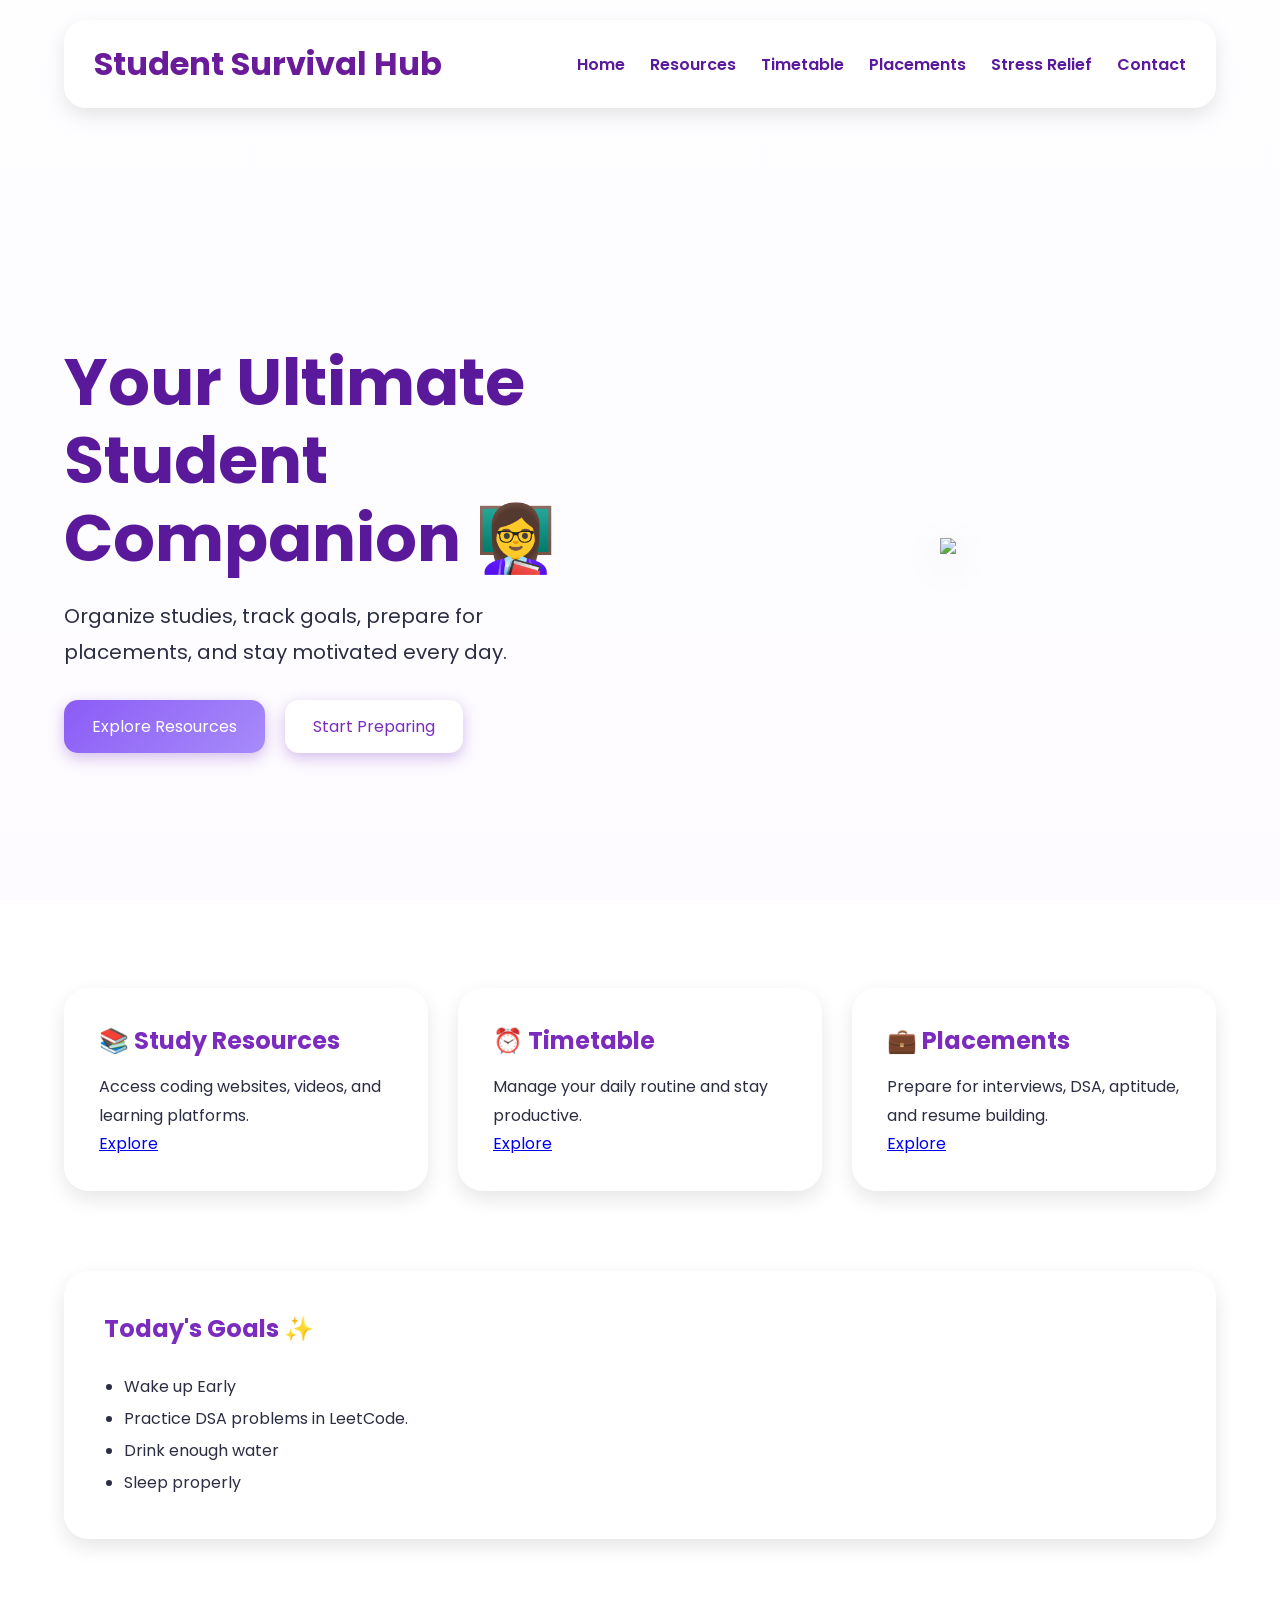
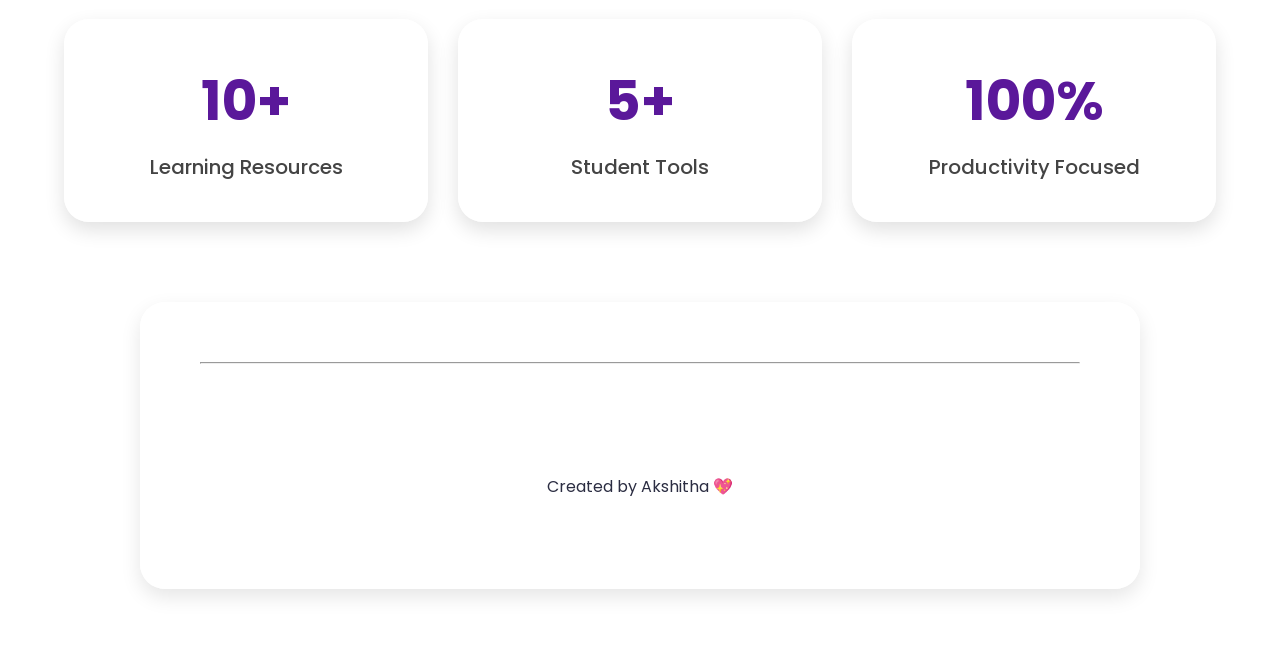
==== index.html @ 093a4a00 "Updated Student Survival Hub UI" ====
<!DOCTYPE html>

<head>

    
    <title>Student Survival Hub</title>

    <link rel="stylesheet"
          href="style.css">

    <link rel="preconnect"
          href="https://fonts.googleapis.com">

    <link rel="preconnect"
          href="https://fonts.gstatic.com"
          crossorigin>

    <link href="https://fonts.googleapis.com/css2?family=Poppins:wght@300;400;500;600;700&display=swap"
          rel="stylesheet">

</head>

 <body class="home-page">

<nav>

    <div class="logo">
        Student Survival Hub
    </div>

    <div class="nav-links">

        <a href="index.html">Home</a>

        <a href="resources.html">Resources</a>

        <a href="timetable.html">Timetable</a>

        <a href="placements.html">Placements</a>

        <a href="stress.html">Stress Relief</a>

        <a href="contact.html">Contact</a>

    </div>

</nav>

<section class="hero">

    <div class="hero-text">

        <h1>
            Your Ultimate
            Student Companion 👩‍🏫
        </h1>

        <p>
            Organize studies, track goals,
            prepare for placements,
            and stay motivated every day.
        </p>

        <div class="hero-buttons">

            <a href="resources.html"
               class="btn">
               Explore Resources
            </a>

            <a href="placements.html"
               class="btn secondary-btn">
               Start Preparing
            </a>

        </div>

    </div>

    <div class="hero-image">

        <img src="girlimage.png">

    </div>

</section>

<section class="features">

    <div class="card">

        <h2>📚 Study Resources</h2>

        <p>
            Access coding websites,
            videos, and learning platforms.
        </p>
        <a href="resources.html">
            Explore
              
            </a>

    </div>

    <div class="card">

        <h2>⏰ Timetable</h2>


        <p>
            Manage your daily routine
            and stay productive.
        </p>
        <a href="timetable.html">
            Explore
              
            </a>

    </div>

    <div class="card">

        <h2>💼 Placements</h2>

        <p>
            Prepare for interviews,
            DSA, aptitude, and resume building.
        </p>
        <a href="placements.html">
            Explore
              
            </a>

    </div>

</section>

<section class="goals">

    <h2>Today's Goals ✨</h2>

    <ul contenteditable="true">

        <li>Wake up Early</li>

        <li>Practice DSA problems in LeetCode.</li>

        <li>Drink enough water</li>

        <li>Sleep properly</li>

    </ul>

</section>

<section class="stats">

    <div class="stat-box">

        <h1>10+</h1>

        <p>Learning Resources</p>

    </div>

    <div class="stat-box">

        <h1>5+</h1>

        <p>Student Tools</p>

    </div>

    <div class="stat-box">

        <h1>100%</h1>

        <p>Productivity Focused</p>

    </div>

</section>

<section class="quote-section">

    <hr>

    <footer>
        <p>Created by Akshitha 💖</p>
    </footer>

</body>
</html>
---- style.css ----
*{
    margin:0;
    padding:0;
    box-sizing:border-box;
}

body{

    font-family:'Poppins',sans-serif;

    color:#2b2d42;

    overflow-x:hidden;
}

.home-page{

    background:
    linear-gradient(
        rgba(248,249,255,0.18),
        rgba(243,232,255,0.18)
    ),

    url("https://wallpaperaccess.com/full/2223407.jpg");

    background-size:cover;

    background-position:center right;

    background-repeat:no-repeat;

    background-attachment:fixed;
}

.resources-page{

    background:
    linear-gradient(
        rgba(245,240,255,0.30),
        rgba(255,229,236,0.30)
    ),

    url("https://cdn.pixabay.com/video/2025/10/15/310025_tiny.jpg");

    background-size:cover;

    background-position:center;

    background-repeat:no-repeat;

    background-attachment:fixed;

    min-height:100vh;
}

.timetable-page{

    background:
    linear-gradient(
        rgba(240,248,255,0.45),
        rgba(243,232,255,0.45)
    ),

    url("https://www.shutterstock.com/shutterstock/videos/1089849363/thumb/10.jpg?ip=x480");

    background-size:cover;

    background-position:center;

    background-repeat:no-repeat;

    background-attachment:fixed;
}

.placements-page{

    background:
    linear-gradient(
        rgba(250,240,255,0.45),
        rgba(255,240,245,0.45)
    ),

    url("https://www.rec.ac.in/images/p.jpg");

    background-size:cover;

    background-position:center;

    background-repeat:no-repeat;

    background-attachment:fixed;
}

.stress-page{

    background:
    linear-gradient(
        rgba(245,240,255,0.40),
        rgba(255,245,250,0.40)
    ),

    url("https://www.shutterstock.com/image-vector/girl-cup-coffee-tea-sits-600nw-2483836061.jpg");

    background-size:cover;

    background-position:center;

    background-repeat:no-repeat;

    background-attachment:fixed;
}

.contact-page{

    background:
    linear-gradient(
        rgba(248,240,255,0.45),
        rgba(255,240,245,0.45)
    ),

    url("https://images.unsplash.com/photo-1517048676732-d65bc937f952");

    background-size:cover;

    background-position:center;

    background-repeat:no-repeat;

    background-attachment:fixed;
}

nav{

    width:90%;

    max-width:1200px;

    margin:20px auto;

    padding:20px 30px;

    display:flex;

    justify-content:space-between;

    align-items:center;

    background:rgba(255,255,255,0.82);

    backdrop-filter:blur(14px);

    border-radius:22px;

    box-shadow:0 8px 20px rgba(0,0,0,0.10);

    position:sticky;

    top:15px;

    z-index:1000;
}

.logo{

    font-size:32px;

    font-weight:700;

    color:#6a1b9a;
}

.nav-links{

    display:flex;

    gap:25px;
}

.nav-links a{

    text-decoration:none;

    color:#5a189a;

    font-weight:600;

    transition:0.3s;
}

.nav-links a:hover{

    color:#c77dff;

    transform:translateY(-3px);
}

.hero{

    width:90%;

    max-width:1200px;

    margin:80px auto;

    display:flex;

    justify-content:space-between;

    align-items:center;

    gap:80px;

    min-height:80vh;
}

.hero-text{

    flex:1;
}

.hero-text h1{

    font-size:65px;

    line-height:1.2;

    color:#5a189a;

    margin-bottom:20px;
}

.hero-text p{

    font-size:20px;

    line-height:1.8;

    margin-bottom:30px;
}

.hero-buttons{

    display:flex;

    gap:20px;
}

.btn,
button{

    padding:14px 28px;

    background:linear-gradient(
        135deg,
        #8b5cf6,
        #a78bfa
    );

    color:white;

    text-decoration:none;

    border:none;

    border-radius:14px;

    transition:0.3s;

    cursor:pointer;

    box-shadow:0 5px 15px rgba(123,44,191,0.3);
}

.btn:hover,
button:hover{

    transform:translateY(-5px);

    background:#9d4edd;
}

.secondary-btn{

    background:white;

    color:#7b2cbf;
}

.hero-image{

    flex:1;

    text-align:center;
}

.hero-image img{

    width:80%;

    animation:floatImage 4s ease-in-out infinite;

    filter:drop-shadow(0 10px 20px rgba(0,0,0,0.12));
}

@keyframes floatImage{

    0%{
        transform:translateY(0px);
    }

    50%{
        transform:translateY(-20px);
    }

    100%{
        transform:translateY(0px);
    }

}

.card,
.goals,
.quote-section,
.contact-container,
.resource-card{

    background:rgba(255,255,255,0.88);

    backdrop-filter:blur(10px);

    border-radius:25px;

    box-shadow:0 8px 20px rgba(0,0,0,0.10);
}

.features{

    width:90%;

    max-width:1200px;

    margin:auto;

    display:grid;

    grid-template-columns:repeat(auto-fit,minmax(280px,1fr));

    gap:30px;
}

.card,
.resource-card{

    padding:35px;

    transition:0.3s;
}

.card:hover,
.resource-card:hover{

    transform:translateY(-10px) scale(1.02);

    box-shadow:0 15px 35px rgba(139,92,246,0.18);
}

.card h2,
.resource-card h3{

    color:#7b2cbf;

    margin-bottom:15px;
}

.resource-card{

    display:flex;

    flex-direction:column;

    justify-content:space-between;

    padding:30px;

    min-height:320px;

    background:rgba(255,255,255,0.90);

    border-radius:25px;

    backdrop-filter:blur(10px);

    box-shadow:0 8px 20px rgba(0,0,0,0.10);

    transition:0.3s;
}

.resource-card p{

    line-height:1.9;

    margin-top:15px;

    margin-bottom:25px;

    color:#444;
}

.resource-card .btn{

    margin-top:auto;

    width:fit-content;

    padding:12px 24px;

    border-radius:14px;

    font-weight:600;

    background:linear-gradient(
        135deg,
        #8b5cf6,
        #a78bfa
    );
}

.card p{

    line-height:1.8;
}

.goals{

    width:90%;

    max-width:1200px;

    margin:80px auto;

    padding:40px;
}

.goals h2{

    color:#7b2cbf;

    margin-bottom:25px;
}

.goals ul,
.goals ol{

    margin-left:20px;

    line-height:2;
}

.stats{

    width:90%;

    max-width:1200px;

    margin:50px auto;

    display:grid;

    grid-template-columns:repeat(auto-fit,minmax(250px,1fr));

    gap:30px;
}

.stat-box{

    background:rgba(255,255,255,0.94);

    padding:40px;

    border-radius:25px;

    text-align:center;

    box-shadow:0 8px 20px rgba(0,0,0,0.12);

    transition:0.3s;
}

.stat-box:hover{

    transform:translateY(-8px);
}

.stat-box h1{

    font-size:55px;

    color:#5a189a;

    margin-bottom:10px;

    font-weight:700;
}

.stat-box p{

    font-size:20px;

    font-weight:500;

    color:#444;
}

.search-bar{

    width:100%;

    padding:16px;

    border:none;

    border-radius:15px;

    margin:25px 0;

    font-size:16px;

    background:white;

    box-shadow:0 5px 15px rgba(0,0,0,0.08);

    outline:none;
}

.modern-table{

    width:100%;

    border-collapse:collapse;

    margin-top:25px;

    overflow:hidden;

    border-radius:20px;

    background:white;
}

.modern-table th{

    background:#7b2cbf;

    color:white;

    padding:18px;

    font-size:18px;
}

.modern-table td{

    padding:18px;

    text-align:center;

    border-bottom:1px solid #eee;
}

.modern-table tr:hover{

    background:#f8f2ff;
}

.progress-box{

    margin-bottom:25px;
}

.progress-box p{

    margin-bottom:10px;

    font-weight:600;
}

.progress{

    width:100%;

    height:18px;

    background:#eee;

    border-radius:20px;

    overflow:hidden;
}

.html-progress{

    width:90%;

    height:100%;

    background:#7b2cbf;
}

.css-progress{

    width:70%;

    height:100%;

    background:#9d4edd;
}

.dsa-progress{

    width:50%;

    height:100%;

    background:#c77dff;
}

.quote-section{

    width:90%;

    max-width:1000px;

    margin:80px auto;

    text-align:center;

    padding:60px;
}

.quote-section h2{

    line-height:1.8;

    color:#5a189a;
}

.music-grid{

    display:grid;

    grid-template-columns:repeat(auto-fit,minmax(300px,1fr));

    gap:25px;

    margin-top:30px;
}

.music-grid iframe{

    width:100%;

    height:220px;

    border:none;

    border-radius:20px;

    box-shadow:0 8px 20px rgba(0,0,0,0.15);
}

.roadmap{

    display:grid;

    grid-template-columns:repeat(auto-fit,minmax(200px,1fr));

    gap:25px;

    margin-top:30px;
}

.roadmap-step{

    background:white;

    padding:30px;

    border-radius:20px;

    text-align:center;

    box-shadow:0 8px 20px rgba(0,0,0,0.08);

    transition:0.3s;
}

.roadmap-step:hover{

    transform:translateY(-8px);
}

.roadmap-step h3{

    color:#7b2cbf;

    margin-bottom:15px;
}

.contact-section{

    width:90%;

    max-width:1200px;

    margin:60px auto;
}

.contact-container{

    display:grid;

    grid-template-columns:1fr 1fr;

    gap:40px;

    padding:50px;
}

.contact-text h2{

    color:#7b2cbf;

    margin-bottom:20px;

    font-size:40px;
}

.contact-text p{

    line-height:1.8;

    margin-bottom:30px;
}

.contact-text img{

    width:80%;

    max-width:300px;
}

.contact-form form{

    display:flex;

    flex-direction:column;

    gap:20px;
}

.contact-form input,
.contact-form textarea{

    padding:16px;

    border:none;

    border-radius:15px;

    font-size:16px;

    background:white;

    box-shadow:0 5px 15px rgba(0,0,0,0.08);

    outline:none;
}

.contact-form textarea{

    resize:none;
}

footer{

    margin-top:80px;

    padding:30px;

    text-align:center;

    background:rgba(255,255,255,0.60);

    backdrop-filter:blur(10px);
}

@media screen and (max-width:768px){

    nav{

        flex-direction:column;

        gap:20px;
    }

    .nav-links{

        flex-wrap:wrap;

        justify-content:center;
    }

    .hero{

        flex-direction:column;

        text-align:center;
    }

    .hero-text h1{

        font-size:42px;
    }

    .hero-buttons{

        justify-content:center;
    }

    .contact-container{

        grid-template-columns:1fr;
    }

    .contact-text{

        text-align:center;
    }

    .contact-text img{

        margin:auto;
    }

}
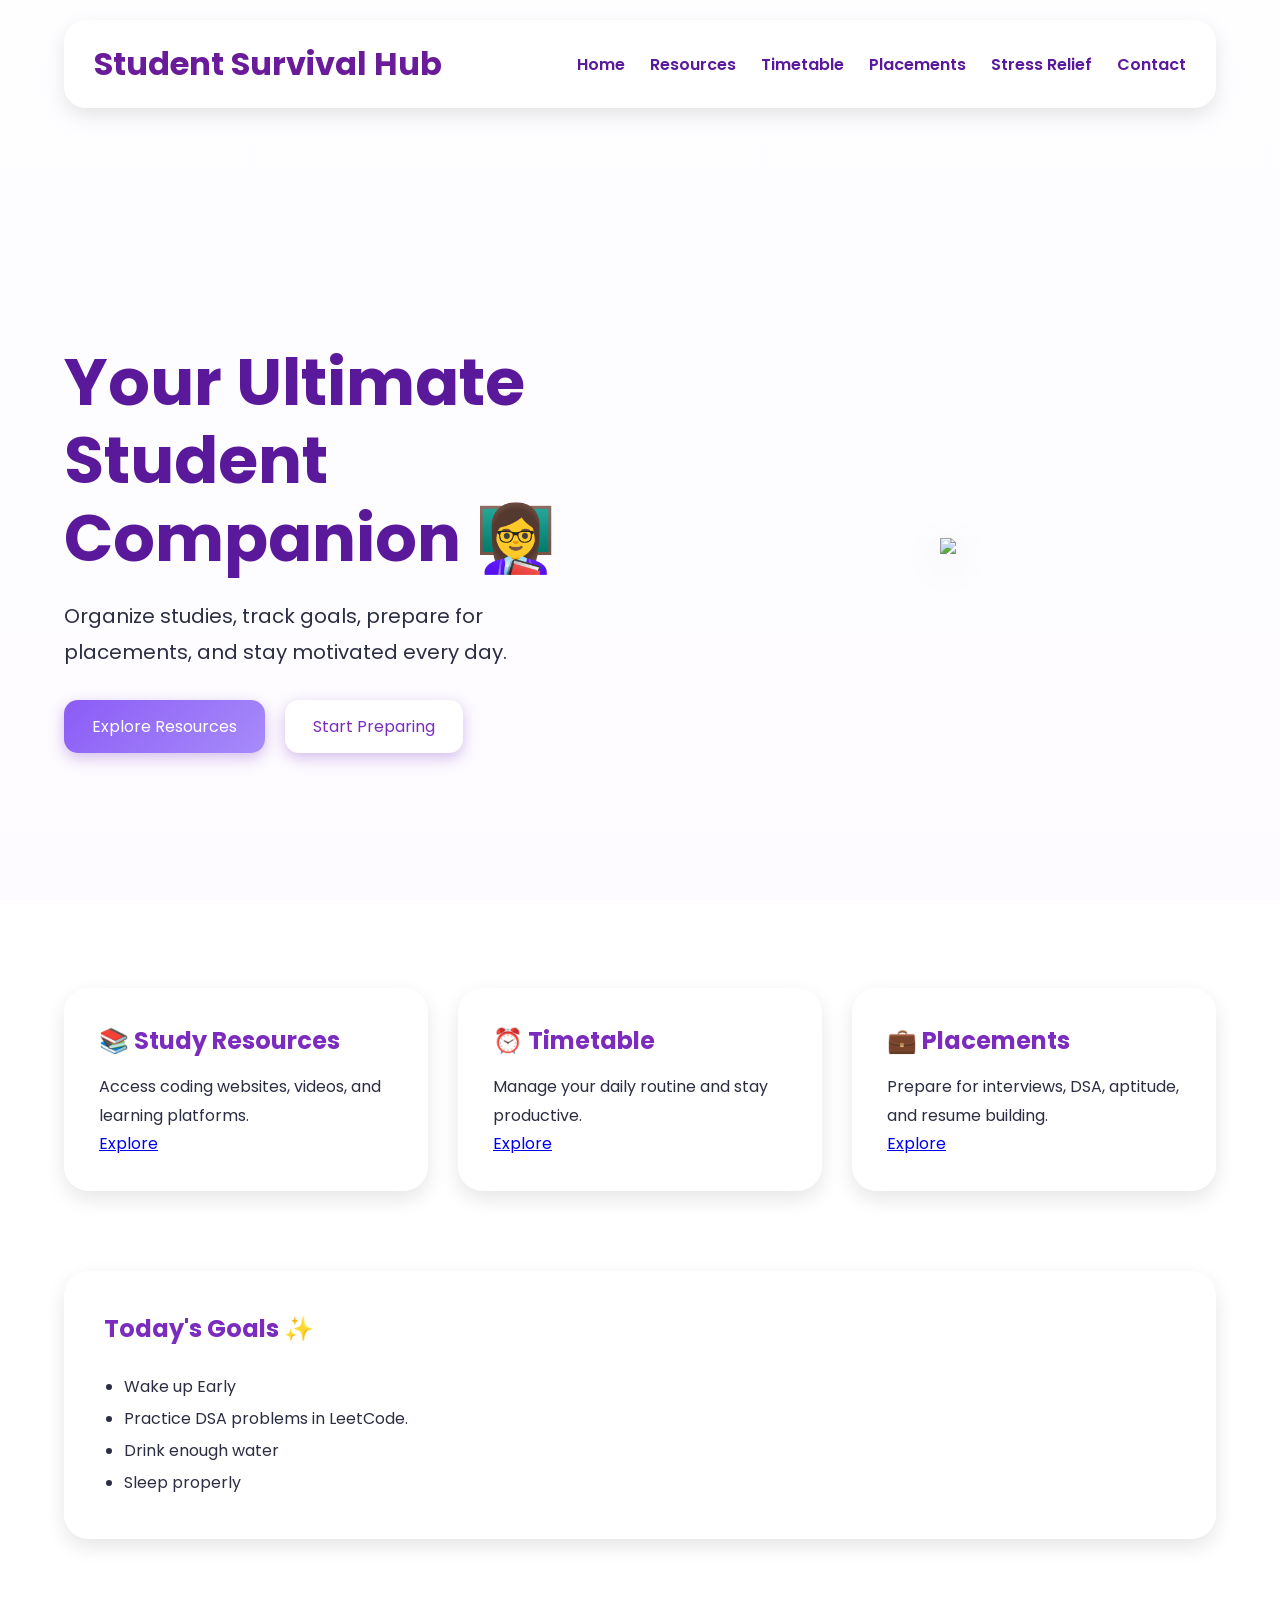
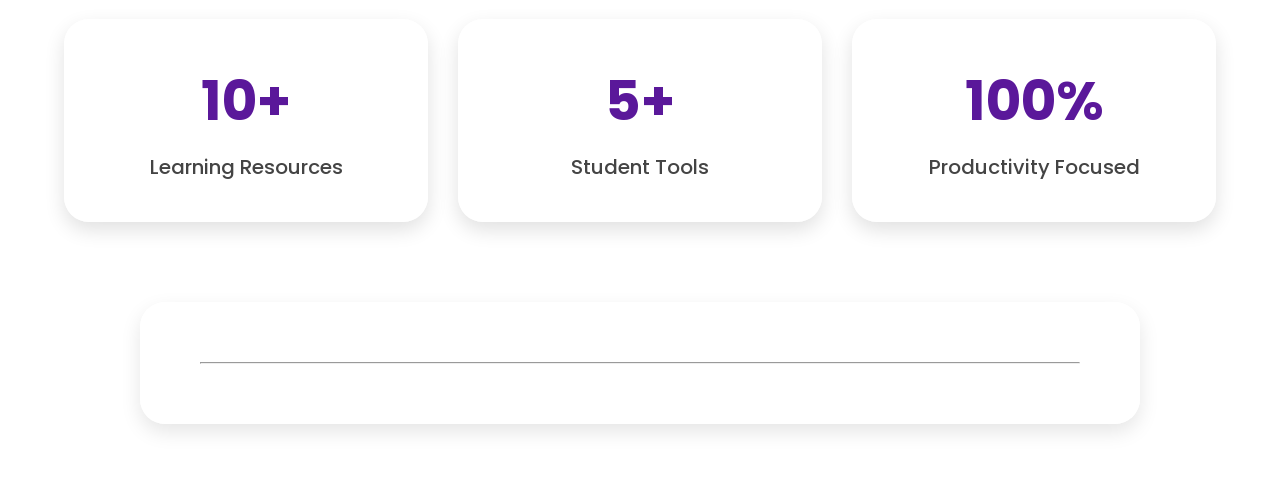
==== commit f0a1cdca: "Removed  unnecessary footer" ====
--- a/index.html
+++ b/index.html
@@ -185,9 +185,6 @@
 
     <hr>
 
-    <footer>
-        <p>Created by Akshitha 💖</p>
-    </footer>
-
+   
 </body>
 </html>
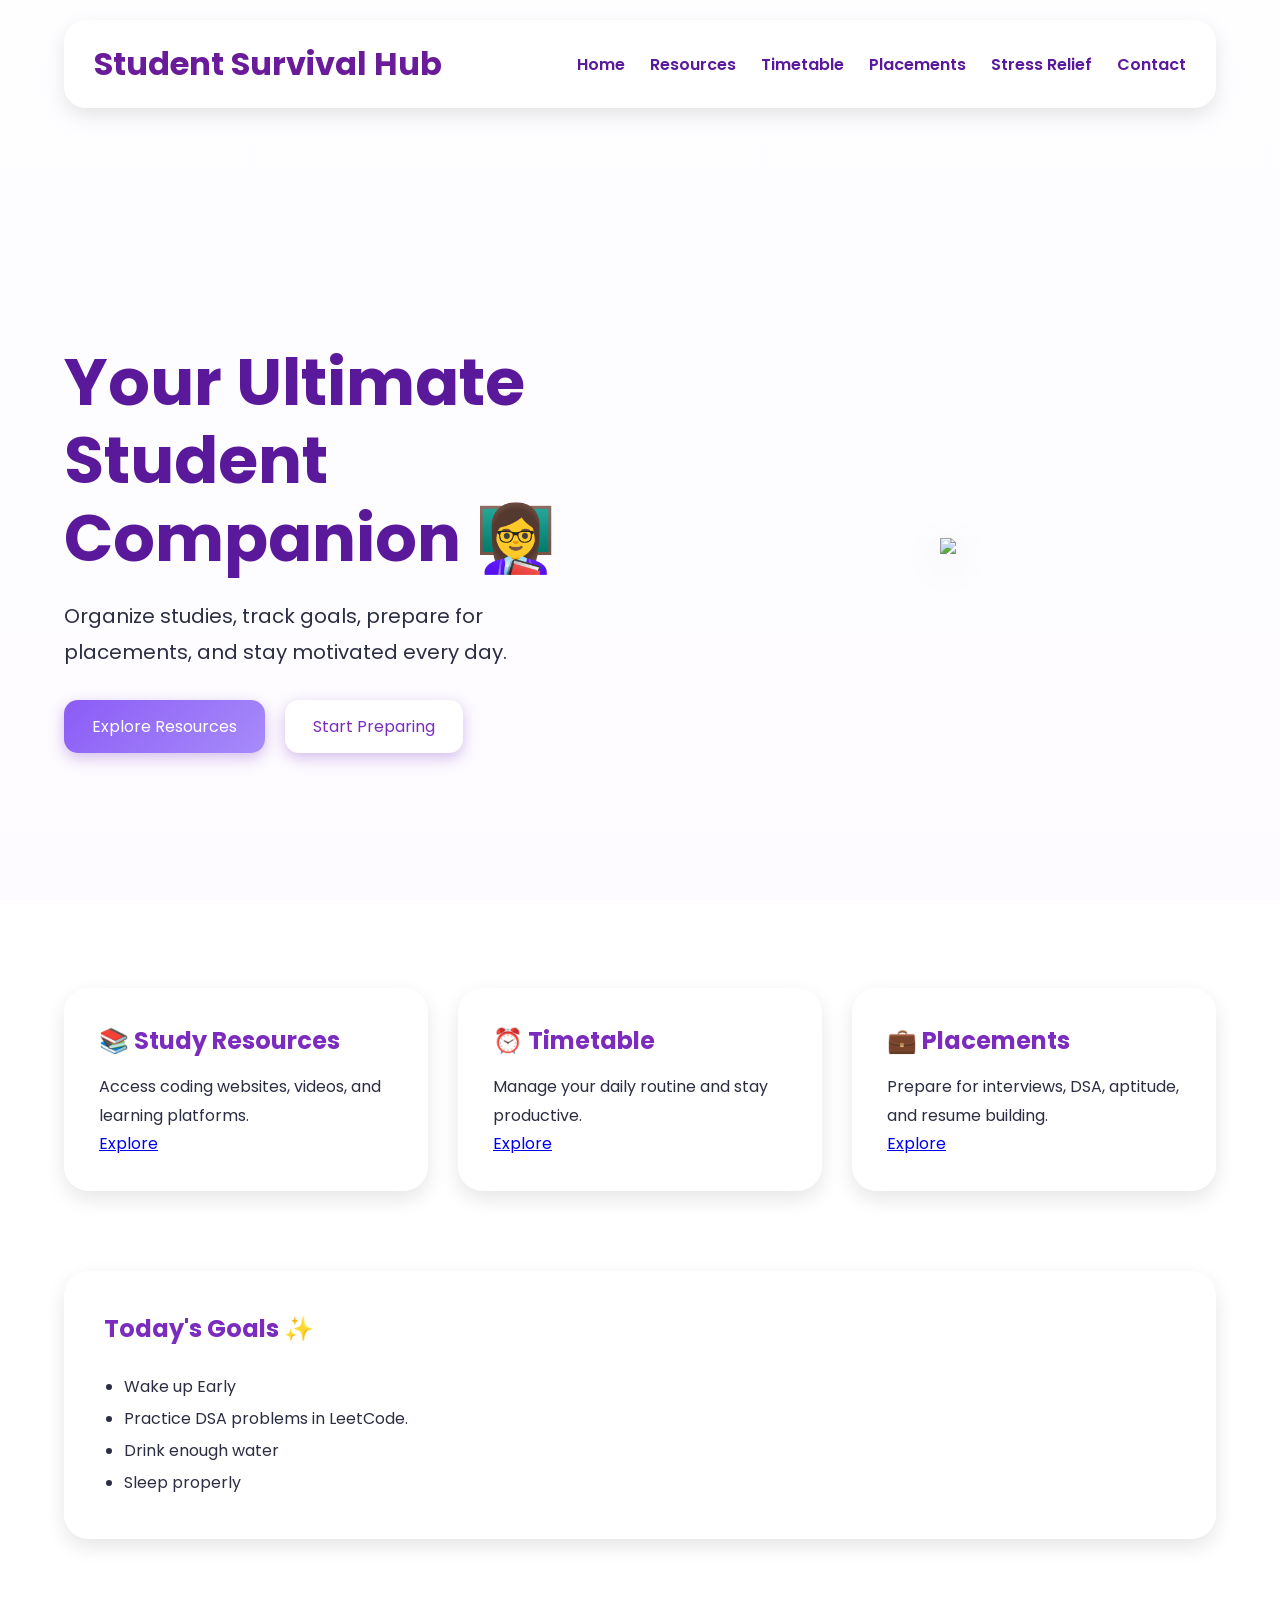
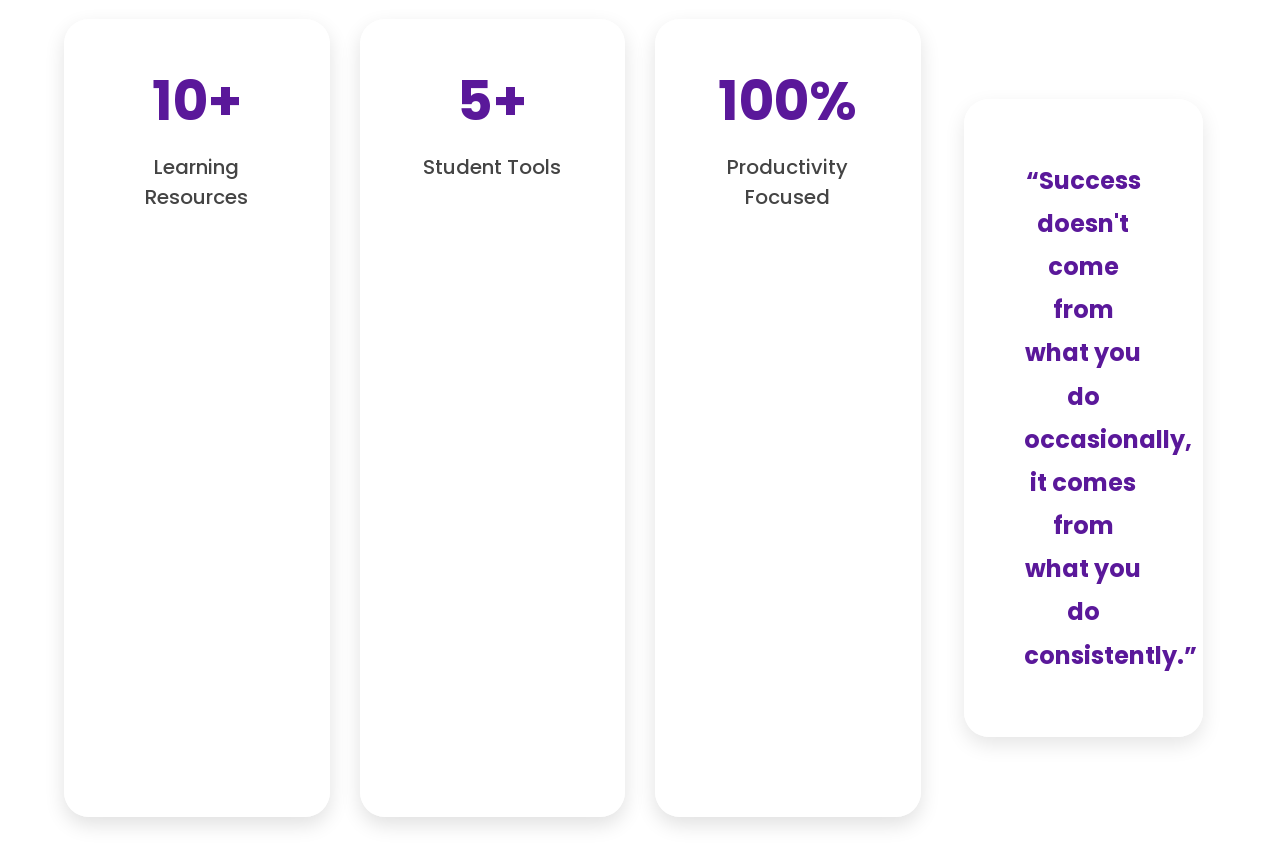
==== commit a5af8bd1: "Add quote section with motivational quote" ====
--- a/index.html
+++ b/index.html
@@ -179,12 +179,14 @@
 
     </div>
 
-</section>
-
 <section class="quote-section">
 
-    <hr>
+    <h2>
+        “Success doesn't come from what you do occasionally,
+        it comes from what you do consistently.”
+    </h2>
 
+</section>
    
 </body>
 </html>
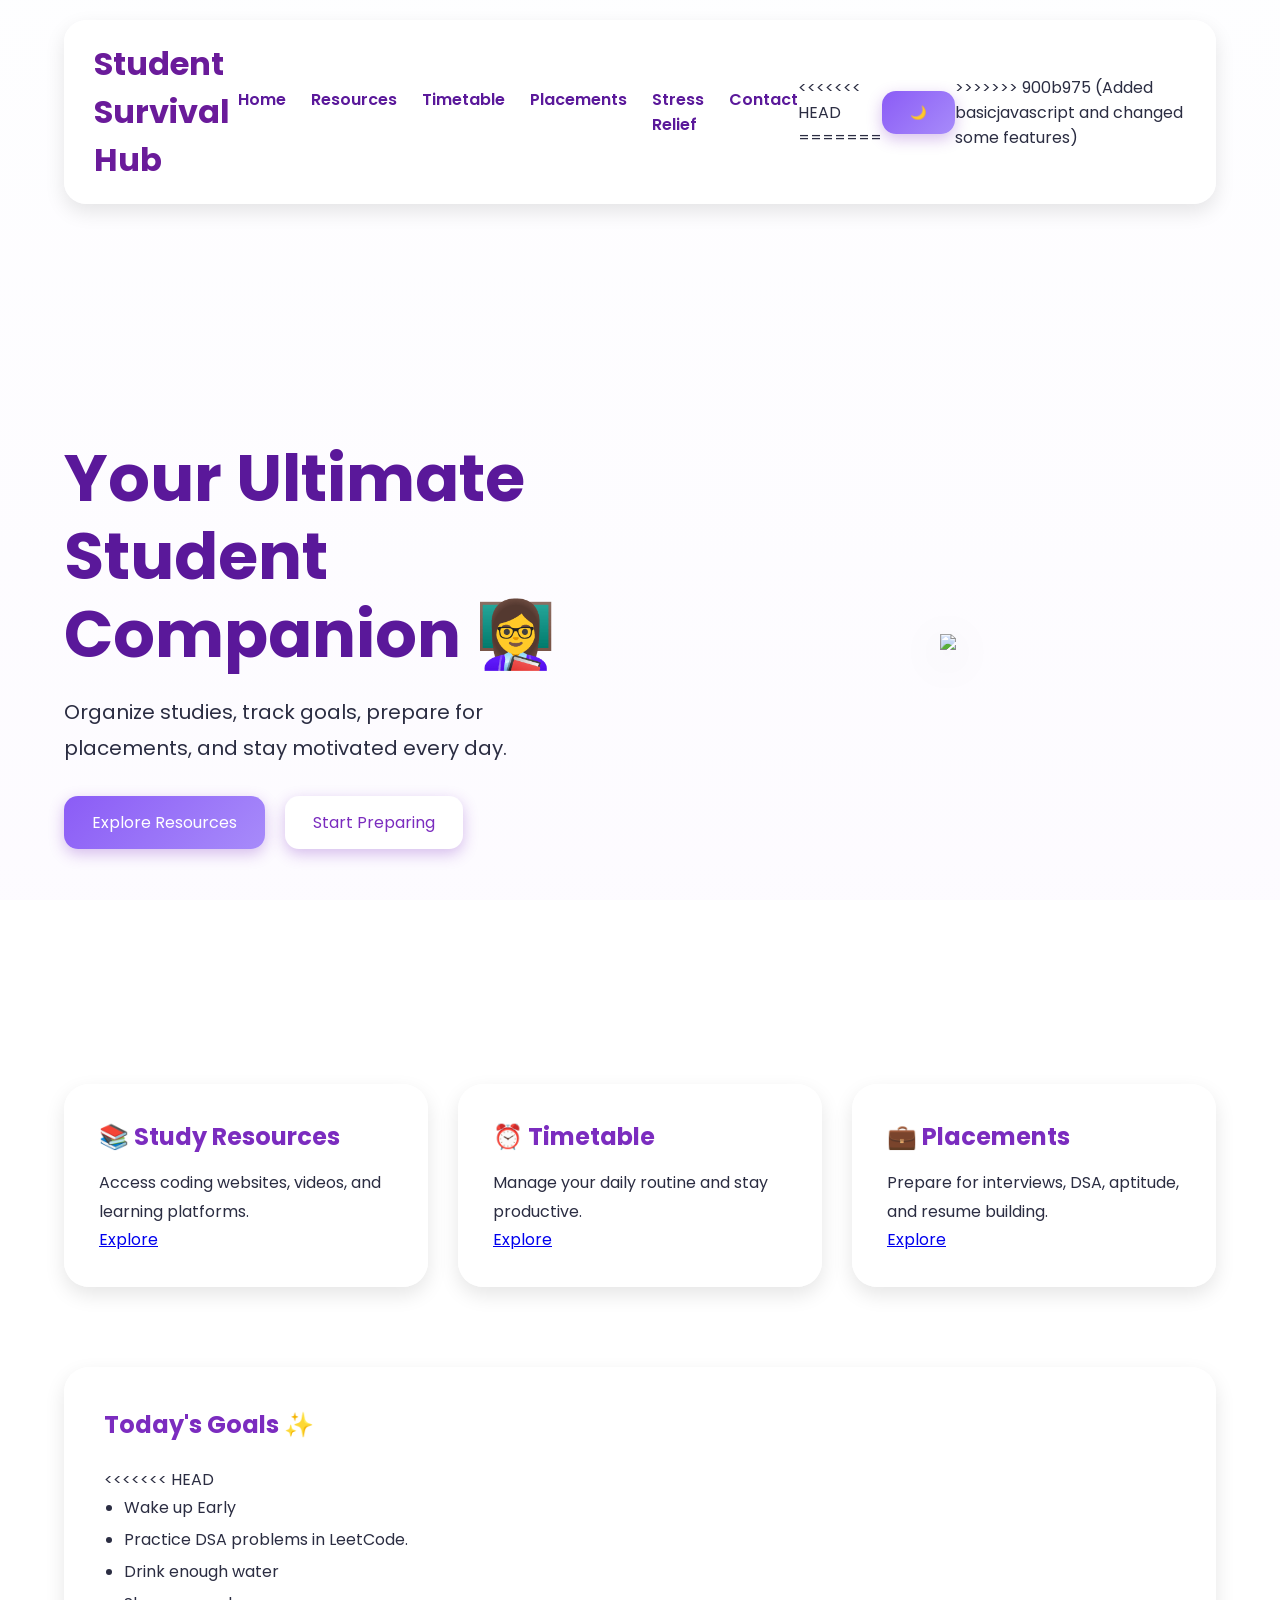
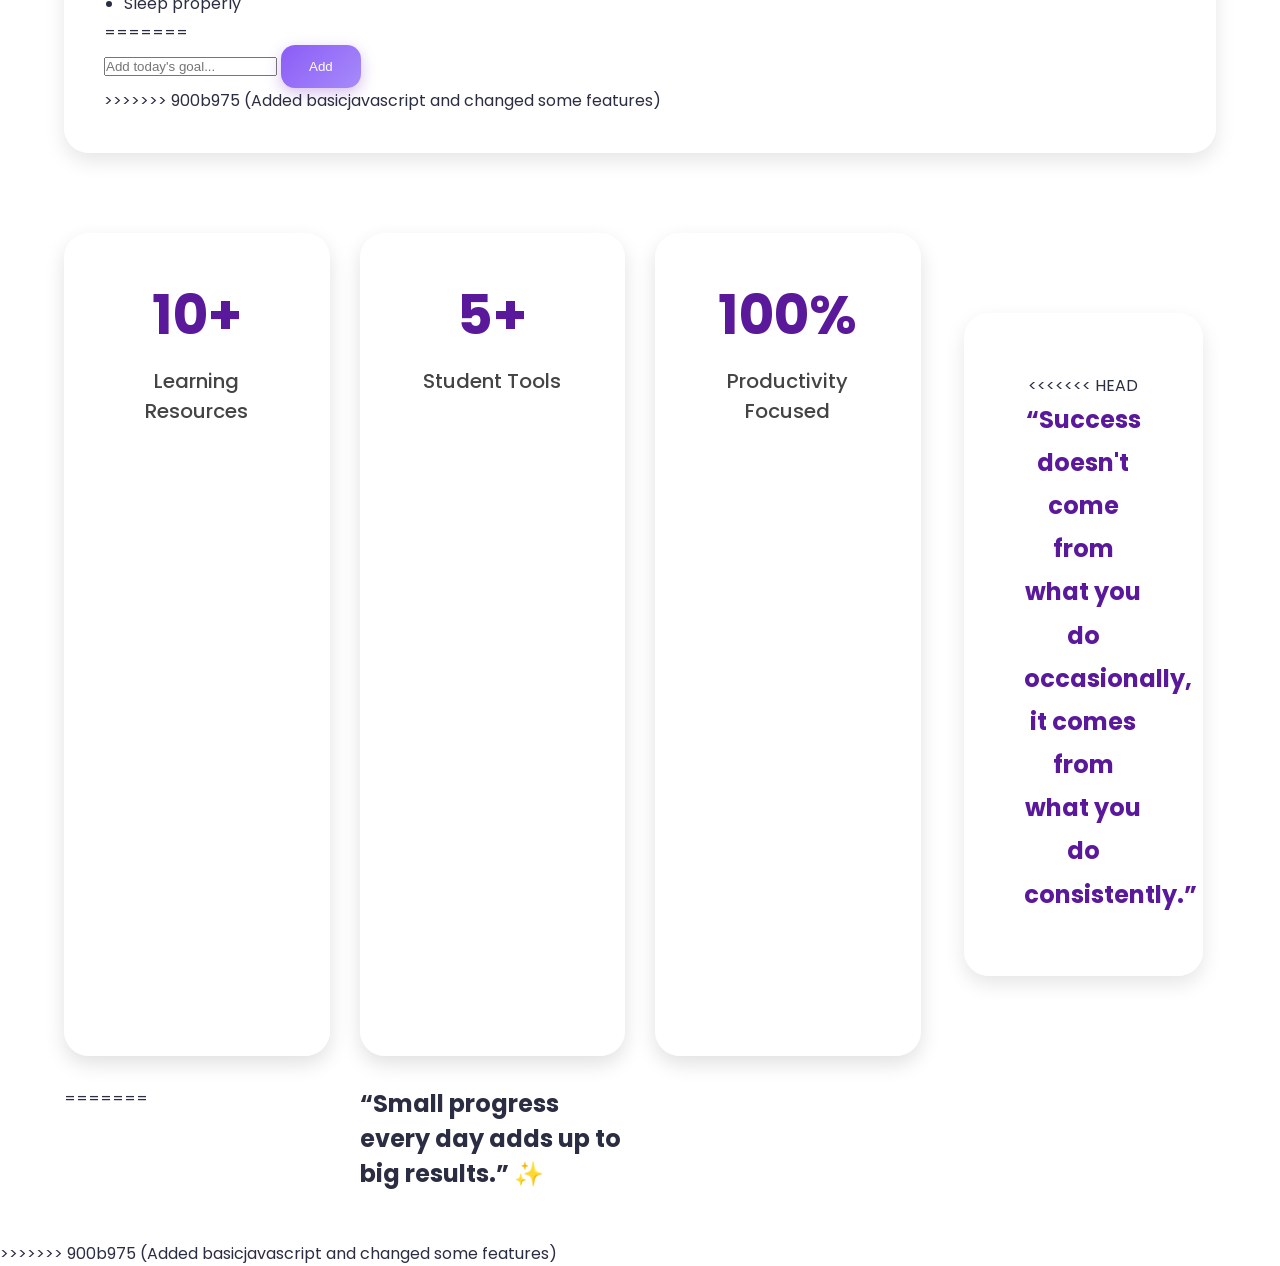
==== commit 0e5f6697: "Resolved conflicts" ====
--- a/index.html
+++ b/index.html
@@ -43,6 +43,12 @@
         <a href="contact.html">Contact</a>
 
     </div>
+<<<<<<< HEAD
+=======
+    <button id="dark-mode-toggle">
+        🌙
+    </button>
+>>>>>>> 900b975 (Added basicjavascript and changed some features)
 
 </nav>
 
@@ -139,6 +145,7 @@
 
     <h2>Today's Goals ✨</h2>
 
+<<<<<<< HEAD
     <ul contenteditable="true">
 
         <li>Wake up Early</li>
@@ -150,6 +157,23 @@
         <li>Sleep properly</li>
 
     </ul>
+=======
+    <div class="goal-input-box">
+
+        <input
+            type="text"
+            id="goal-input"
+            placeholder="Add today's goal..."
+        >
+
+        <button id="add-goal-btn">
+            Add
+        </button>
+
+    </div>
+
+    <ul id="goal-list"></ul>
+>>>>>>> 900b975 (Added basicjavascript and changed some features)
 
 </section>
 
@@ -181,6 +205,7 @@
 
 <section class="quote-section">
 
+<<<<<<< HEAD
     <h2>
         “Success doesn't come from what you do occasionally,
         it comes from what you do consistently.”
@@ -188,5 +213,15 @@
 
 </section>
    
+=======
+    <h2 id="dynamic-quote">
+        “Small progress every day adds up to big results.” ✨
+    </h2>
+
+   
+
+</section>
+   <script src="script.js"></script>
+>>>>>>> 900b975 (Added basicjavascript and changed some features)
 </body>
 </html>
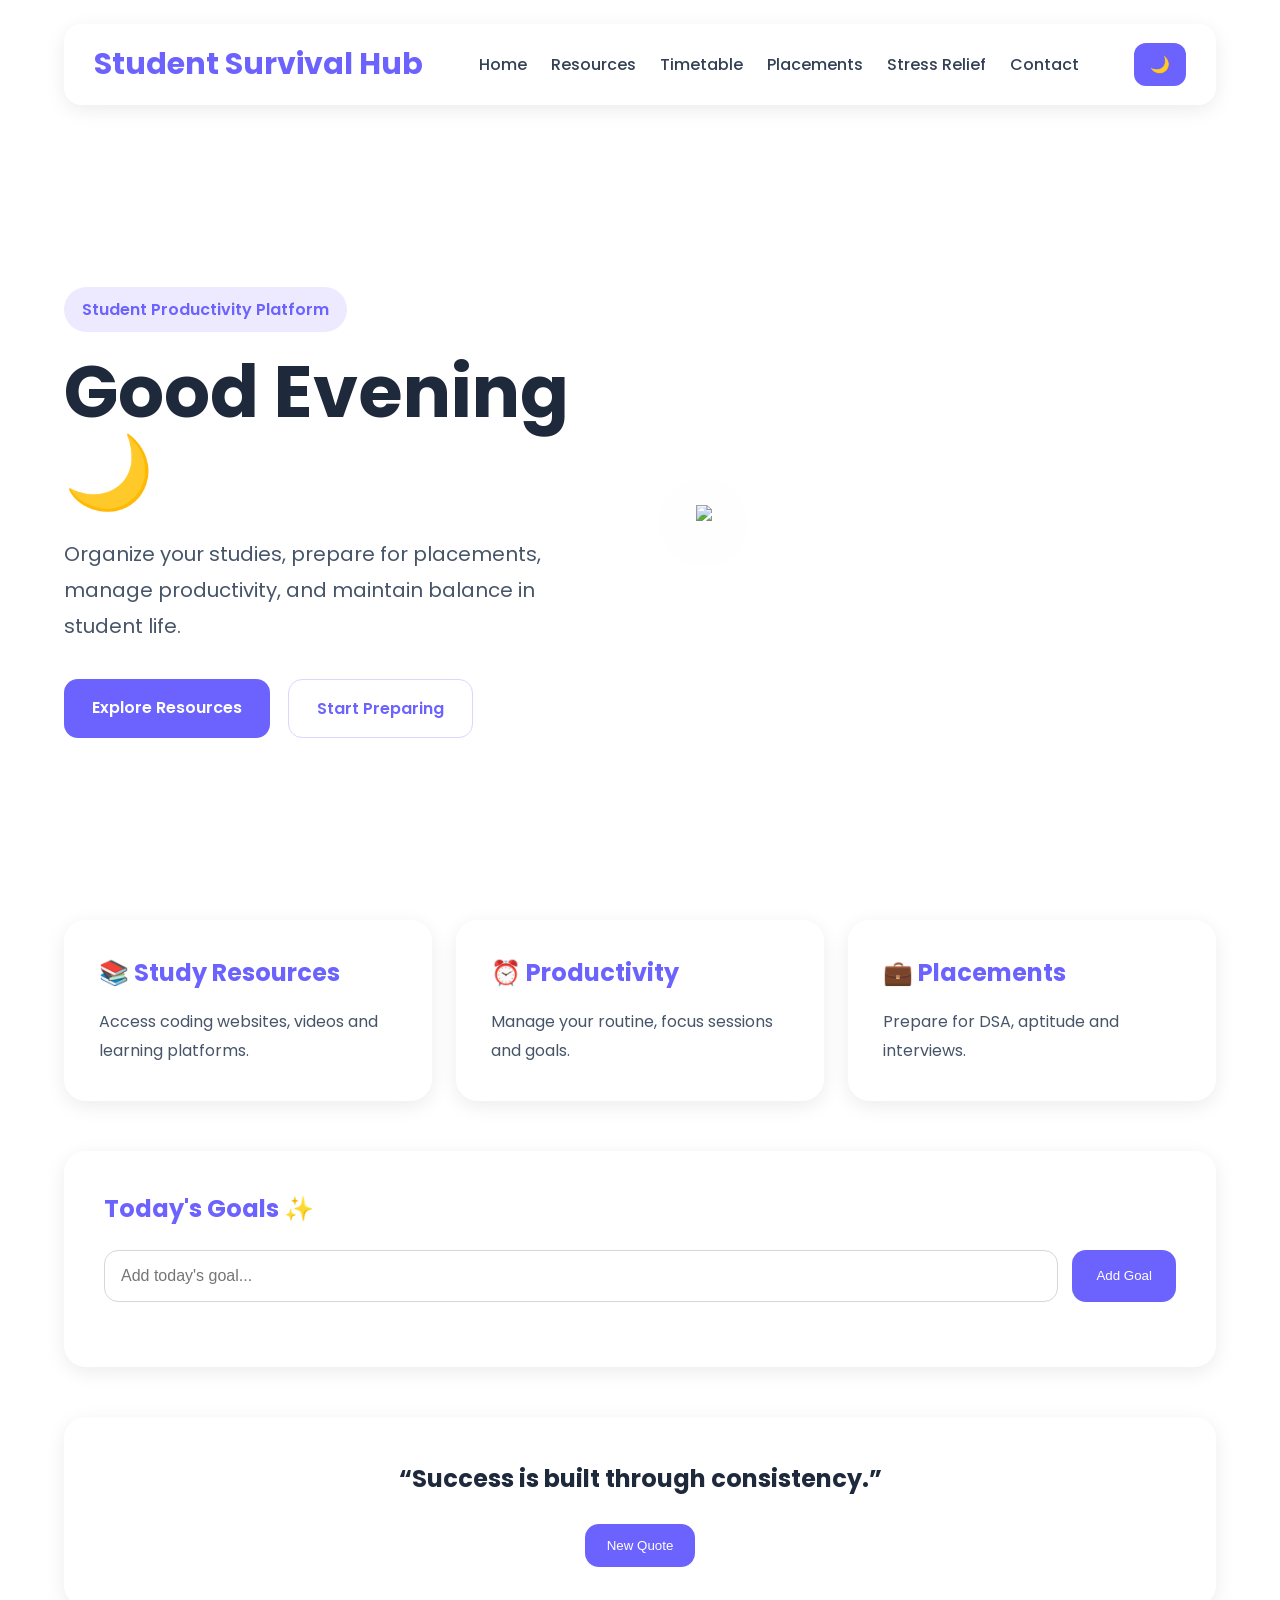
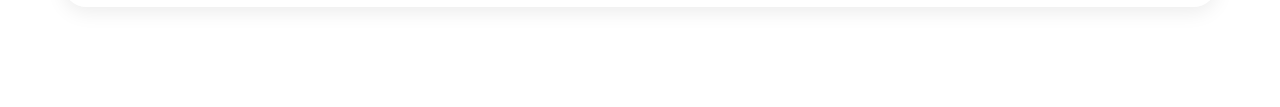
==== commit b2d88173: "Added additional features and changed UI" ====
--- a/index.html
+++ b/index.html
@@ -1,8 +1,13 @@
 <!DOCTYPE html>
+<html lang="en">
 
 <head>
 
-    
+    <meta charset="UTF-8">
+
+    <meta name="viewport"
+          content="width=device-width, initial-scale=1.0">
+
     <title>Student Survival Hub</title>
 
     <link rel="stylesheet"
@@ -20,7 +25,7 @@
 
 </head>
 
- <body class="home-page">
+<body class="home-page">
 
 <nav>
 
@@ -43,53 +48,64 @@
         <a href="contact.html">Contact</a>
 
     </div>
-<<<<<<< HEAD
-=======
+
     <button id="dark-mode-toggle">
         🌙
     </button>
->>>>>>> 900b975 (Added basicjavascript and changed some features)
 
 </nav>
 
+
+
 <section class="hero">
 
     <div class="hero-text">
 
-        <h1>
-            Your Ultimate
-            Student Companion 👩‍🏫
+        <span class="hero-tag">
+            Student Productivity Platform
+        </span>
+
+        <h1 id="greeting">
+            Good Evening 🌙
         </h1>
 
         <p>
-            Organize studies, track goals,
-            prepare for placements,
-            and stay motivated every day.
+            Organize your studies, prepare for placements,
+            manage productivity, and maintain balance
+            in student life.
         </p>
 
         <div class="hero-buttons">
 
             <a href="resources.html"
                class="btn">
+
                Explore Resources
+
             </a>
 
             <a href="placements.html"
                class="btn secondary-btn">
+
                Start Preparing
+
             </a>
 
         </div>
 
     </div>
 
+
+
     <div class="hero-image">
 
-        <img src="girlimage.png">
-
-    </div>
-
-</section>
+        <img src="https://static.vecteezy.com/system/resources/thumbnails/069/509/674/small/a-woman-in-glasses-is-holding-a-book-and-pointing-png.png">
+
+    </div>
+
+</section>
+
+
 
 <section class="features">
 
@@ -99,129 +115,89 @@
 
         <p>
             Access coding websites,
-            videos, and learning platforms.
-        </p>
-        <a href="resources.html">
-            Explore
-              
-            </a>
-
-    </div>
+            videos and learning platforms.
+        </p>
+
+    </div>
+
+
 
     <div class="card">
 
-        <h2>⏰ Timetable</h2>
-
-
-        <p>
-            Manage your daily routine
-            and stay productive.
-        </p>
-        <a href="timetable.html">
-            Explore
-              
-            </a>
-
-    </div>
+        <h2>⏰ Productivity</h2>
+
+        <p>
+            Manage your routine,
+            focus sessions and goals.
+        </p>
+
+    </div>
+
+
 
     <div class="card">
 
         <h2>💼 Placements</h2>
 
         <p>
-            Prepare for interviews,
-            DSA, aptitude, and resume building.
-        </p>
-        <a href="placements.html">
-            Explore
-              
-            </a>
-
-    </div>
-
-</section>
+            Prepare for DSA,
+            aptitude and interviews.
+        </p>
+
+    </div>
+
+</section>
+
+
 
 <section class="goals">
 
-    <h2>Today's Goals ✨</h2>
-
-<<<<<<< HEAD
-    <ul contenteditable="true">
-
-        <li>Wake up Early</li>
-
-        <li>Practice DSA problems in LeetCode.</li>
-
-        <li>Drink enough water</li>
-
-        <li>Sleep properly</li>
-
-    </ul>
-=======
+    <div class="section-top">
+
+        <h2>Today's Goals ✨</h2>
+
+        <div id="live-clock"></div>
+
+    </div>
+
     <div class="goal-input-box">
 
-        <input
-            type="text"
-            id="goal-input"
-            placeholder="Add today's goal..."
-        >
+        <input type="text"
+               id="goal-input"
+               placeholder="Add today's goal...">
 
         <button id="add-goal-btn">
-            Add
+
+            Add Goal
+
         </button>
 
     </div>
 
     <ul id="goal-list"></ul>
->>>>>>> 900b975 (Added basicjavascript and changed some features)
-
-</section>
-
-<section class="stats">
-
-    <div class="stat-box">
-
-        <h1>10+</h1>
-
-        <p>Learning Resources</p>
-
-    </div>
-
-    <div class="stat-box">
-
-        <h1>5+</h1>
-
-        <p>Student Tools</p>
-
-    </div>
-
-    <div class="stat-box">
-
-        <h1>100%</h1>
-
-        <p>Productivity Focused</p>
-
-    </div>
+
+</section>
+
+
 
 <section class="quote-section">
 
-<<<<<<< HEAD
-    <h2>
-        “Success doesn't come from what you do occasionally,
-        it comes from what you do consistently.”
+    <h2 id="dynamic-quote">
+
+        “Success is built through consistency.”
+
     </h2>
 
-</section>
-   
-=======
-    <h2 id="dynamic-quote">
-        “Small progress every day adds up to big results.” ✨
-    </h2>
-
-   
-
-</section>
-   <script src="script.js"></script>
->>>>>>> 900b975 (Added basicjavascript and changed some features)
+    <button id="new-quote-btn">
+
+        New Quote
+
+    </button>
+
+</section>
+
+<script src="script.js"></script>
+
 </body>
-</html>
+
+</html>
--- a/style.css
+++ b/style.css
@@ -5,11 +5,9 @@
 }
 
 body{
-
     font-family:'Poppins',sans-serif;
-
-    color:#2b2d42;
-
+    background:#f8fafc;
+    color:#1e293b;
     overflow-x:hidden;
 }
 
@@ -17,30 +15,528 @@
 
     background:
     linear-gradient(
-        rgba(248,249,255,0.18),
-        rgba(243,232,255,0.18)
+        rgba(255,255,255,0.70),
+        rgba(255,255,255,0.70)
     ),
 
-    url("https://wallpaperaccess.com/full/2223407.jpg");
+    url("https://images.unsplash.com/photo-1522202176988-66273c2fd55f");
 
     background-size:cover;
 
-    background-position:center right;
+    background-position:center;
 
     background-repeat:no-repeat;
 
-    background-attachment:fixed;
-}
-
+    min-height:100vh;
+}
+
+nav{
+
+    width:90%;
+
+    max-width:1200px;
+
+    margin:24px auto;
+
+    padding:18px 30px;
+
+    display:flex;
+
+    justify-content:space-between;
+
+    align-items:center;
+
+    background:rgba(255,255,255,0.85);
+
+    backdrop-filter:blur(12px);
+
+    border-radius:18px;
+
+    box-shadow:0 5px 20px rgba(0,0,0,0.08);
+
+    position:sticky;
+
+    top:15px;
+
+    z-index:1000;
+}
+
+.logo{
+
+    font-size:30px;
+
+    font-weight:700;
+
+    color:#6C63FF;
+}
+
+.nav-links{
+
+    display:flex;
+
+    gap:24px;
+}
+
+.nav-links a{
+
+    text-decoration:none;
+
+    color:#334155;
+
+    font-weight:500;
+
+    transition:0.3s;
+}
+
+.nav-links a:hover{
+
+    color:#6C63FF;
+}
+
+#dark-mode-toggle{
+
+    border:none;
+
+    background:#6C63FF;
+
+    color:white;
+
+    padding:12px 16px;
+
+    border-radius:12px;
+
+    cursor:pointer;
+
+    font-size:16px;
+}
+
+
+
+.hero{
+
+    width:90%;
+
+    max-width:1200px;
+
+    margin:70px auto;
+
+    display:flex;
+
+    justify-content:space-between;
+
+    align-items:center;
+
+    gap:50px;
+
+    min-height:75vh;
+}
+
+.hero-text{
+
+    flex:1;
+}
+
+.hero-tag{
+
+    display:inline-block;
+
+    padding:10px 18px;
+
+    background:#ede9fe;
+
+    color:#6C63FF;
+
+    border-radius:30px;
+
+    margin-bottom:20px;
+
+    font-weight:600;
+}
+
+.hero-text h1{
+
+    font-size:72px;
+
+    line-height:1.1;
+
+    margin-bottom:25px;
+
+    color:#1e293b;
+}
+
+.hero-text p{
+
+    font-size:20px;
+
+    line-height:1.8;
+
+    color:#475569;
+
+    margin-bottom:35px;
+
+    max-width:650px;
+}
+
+.hero-buttons{
+
+    display:flex;
+
+    gap:18px;
+}
+
+.btn{
+
+    padding:16px 28px;
+
+    border-radius:14px;
+
+    text-decoration:none;
+
+    font-weight:600;
+
+    transition:0.3s;
+}
+
+.btn{
+
+    background:#6C63FF;
+
+    color:white;
+}
+
+.secondary-btn{
+
+    background:white;
+
+    color:#6C63FF;
+
+    border:1px solid #dcd6ff;
+}
+
+.btn:hover{
+
+    transform:translateY(-4px);
+}
+
+
+
+.hero-image{
+
+    flex:1;
+
+    display:flex;
+
+    justify-content:flex-end;
+}
+
+.hero-image img{
+
+    width:100%;
+
+    max-width:520px;
+
+    object-fit:contain;
+
+    filter:drop-shadow(0 10px 30px rgba(0,0,0,0.15));
+}
+
+
+
+.features{
+
+    width:90%;
+
+    max-width:1200px;
+
+    margin:40px auto;
+
+    display:grid;
+
+    grid-template-columns:repeat(auto-fit,minmax(280px,1fr));
+
+    gap:24px;
+}
+
+.card{
+
+    background:rgba(255,255,255,0.82);
+
+    backdrop-filter:blur(10px);
+
+    border-radius:22px;
+
+    padding:35px;
+
+    box-shadow:0 5px 20px rgba(0,0,0,0.08);
+
+    transition:0.3s;
+}
+
+.card:hover{
+
+    transform:translateY(-6px);
+}
+
+.card h2{
+
+    margin-bottom:18px;
+
+    color:#6C63FF;
+}
+
+.card p{
+
+    line-height:1.8;
+
+    color:#475569;
+}
+
+
+
+.goals{
+
+    width:90%;
+
+    max-width:1200px;
+
+    margin:50px auto;
+
+    background:rgba(255,255,255,0.82);
+
+    backdrop-filter:blur(10px);
+
+    border-radius:22px;
+
+    padding:40px;
+
+    box-shadow:0 5px 20px rgba(0,0,0,0.08);
+}
+
+.section-top{
+
+    display:flex;
+
+    justify-content:space-between;
+
+    align-items:center;
+
+    margin-bottom:24px;
+}
+
+.section-top h2{
+
+    color:#6C63FF;
+}
+
+#live-clock{
+
+    color:#6C63FF;
+
+    font-weight:600;
+}
+
+.goal-input-box{
+
+    display:flex;
+
+    gap:14px;
+
+    margin-bottom:25px;
+}
+
+.goal-input-box input{
+
+    flex:1;
+
+    padding:16px;
+
+    border-radius:14px;
+
+    border:1px solid #d6d6d6;
+
+    font-size:16px;
+
+    outline:none;
+}
+
+.goal-input-box button{
+
+    padding:16px 24px;
+
+    border:none;
+
+    border-radius:14px;
+
+    background:#6C63FF;
+
+    color:white;
+
+    cursor:pointer;
+}
+
+#goal-list li{
+
+    list-style:none;
+
+    background:#f8fafc;
+
+    padding:15px 18px;
+
+    border-radius:14px;
+
+    margin-bottom:12px;
+
+    display:flex;
+
+    justify-content:space-between;
+
+    align-items:center;
+}
+
+
+
+.quote-section{
+
+    width:90%;
+
+    max-width:1200px;
+
+    margin:50px auto 100px;
+
+    background:rgba(255,255,255,0.82);
+
+    backdrop-filter:blur(10px);
+
+    border-radius:22px;
+
+    padding:40px;
+
+    text-align:center;
+
+    box-shadow:0 5px 20px rgba(0,0,0,0.08);
+}
+
+.quote-section h2{
+
+    margin-bottom:24px;
+
+    line-height:1.8;
+}
+
+.quote-section button{
+
+    padding:14px 22px;
+
+    border:none;
+
+    border-radius:14px;
+
+    background:#6C63FF;
+
+    color:white;
+
+    cursor:pointer;
+}
+
+
+
+.dark-mode{
+
+    background:#0f172a;
+
+    color:white;
+}
+
+.dark-mode nav,
+.dark-mode .card,
+.dark-mode .goals,
+.dark-mode .quote-section{
+
+    background:rgba(30,41,59,0.92);
+}
+
+.dark-mode h1,
+.dark-mode h2,
+.dark-mode p,
+.dark-mode a,
+.dark-mode li{
+
+    color:white;
+}
+
+.dark-mode #goal-list li{
+
+    background:#334155;
+}
+
+.dark-mode .goal-input-box input{
+
+    background:#1e293b;
+
+    color:white;
+
+    border:none;
+}
+
+
+
+@media screen and (max-width:900px){
+
+    .hero{
+
+        flex-direction:column;
+
+        text-align:center;
+    }
+
+    .hero-text h1{
+
+        font-size:52px;
+    }
+
+    .hero-buttons{
+
+        justify-content:center;
+    }
+
+    .hero-image{
+
+        justify-content:center;
+    }
+
+    .hero-image img{
+
+        max-width:360px;
+    }
+
+    nav{
+
+        flex-direction:column;
+
+        gap:18px;
+    }
+
+    .nav-links{
+
+        flex-wrap:wrap;
+
+        justify-content:center;
+    }
+
+    .goal-input-box{
+
+        flex-direction:column;
+    }
+}
 .resources-page{
 
     background:
     linear-gradient(
-        rgba(245,240,255,0.30),
-        rgba(255,229,236,0.30)
+        rgba(255,255,255,0.72),
+        rgba(255,255,255,0.72)
     ),
 
-    url("https://cdn.pixabay.com/video/2025/10/15/310025_tiny.jpg");
+    url("https://images.unsplash.com/photo-1516321318423-f06f85e504b3");
 
     background-size:cover;
 
@@ -48,20 +544,220 @@
 
     background-repeat:no-repeat;
 
-    background-attachment:fixed;
-
     min-height:100vh;
 }
 
+.resources-hero{
+
+    width:90%;
+
+    max-width:1200px;
+
+    margin:70px auto 40px;
+}
+
+.resources-text h1{
+
+    font-size:58px;
+
+    margin:20px 0;
+}
+
+.resources-text p{
+
+    font-size:20px;
+
+    max-width:700px;
+
+    line-height:1.8;
+
+    color:#475569;
+}
+
+.resources-section{
+
+    width:90%;
+
+    max-width:1200px;
+
+    margin:auto;
+}
+
+.search-container{
+
+    margin-bottom:25px;
+}
+
+.search-container input{
+
+    width:100%;
+
+    padding:18px;
+
+    border:none;
+
+    border-radius:18px;
+
+    font-size:16px;
+
+    background:white;
+
+    box-shadow:0 5px 15px rgba(0,0,0,0.08);
+
+    outline:none;
+}
+
+.category-buttons{
+
+    display:flex;
+
+    gap:15px;
+
+    flex-wrap:wrap;
+
+    margin-bottom:35px;
+}
+
+.category-btn{
+
+    border:none;
+
+    padding:12px 20px;
+
+    border-radius:30px;
+
+    background:white;
+
+    cursor:pointer;
+
+    font-weight:600;
+
+    box-shadow:0 5px 15px rgba(0,0,0,0.08);
+}
+
+.resource-grid{
+
+    display:grid;
+
+    grid-template-columns:repeat(auto-fit,minmax(300px,1fr));
+
+    gap:28px;
+}
+
+.resource-card{
+
+    background:rgba(255,255,255,0.84);
+
+    backdrop-filter:blur(10px);
+
+    border-radius:24px;
+
+    padding:30px;
+
+    box-shadow:0 5px 20px rgba(0,0,0,0.08);
+
+    transition:0.3s;
+}
+
+.resource-card:hover{
+
+    transform:translateY(-8px);
+}
+
+.resource-tag{
+
+    display:inline-block;
+
+    padding:8px 16px;
+
+    border-radius:30px;
+
+    background:#ede9fe;
+
+    color:#6C63FF;
+
+    font-size:14px;
+
+    margin-bottom:18px;
+}
+
+.resource-card h2{
+
+    margin-bottom:18px;
+
+    color:#6C63FF;
+}
+
+.resource-card p{
+
+    line-height:1.8;
+
+    color:#475569;
+
+    margin-bottom:28px;
+}
+
+.resource-bottom{
+
+    display:flex;
+
+    justify-content:space-between;
+
+    align-items:center;
+}
+
+.bookmark-btn{
+
+    border:none;
+
+    width:48px;
+
+    height:48px;
+
+    border-radius:50%;
+
+    background:#ede9fe;
+
+    cursor:pointer;
+
+    font-size:18px;
+}
+
+.dark-mode .search-container input,
+.dark-mode .category-btn,
+.dark-mode .resource-card{
+
+    background:#1e293b;
+
+    color:white;
+}
+
+.dark-mode .resource-card p{
+
+    color:#cbd5e1;
+}
+
+@media screen and (max-width:768px){
+
+    .resources-text h1{
+
+        font-size:42px;
+    }
+
+    .resource-grid{
+
+        grid-template-columns:1fr;
+    }
+}
 .timetable-page{
 
     background:
     linear-gradient(
-        rgba(240,248,255,0.45),
-        rgba(243,232,255,0.45)
+        rgba(255,255,255,0.72),
+        rgba(255,255,255,0.72)
     ),
 
-    url("https://www.shutterstock.com/shutterstock/videos/1089849363/thumb/10.jpg?ip=x480");
+    url("https://images.unsplash.com/photo-1499750310107-5fef28a66643");
 
     background-size:cover;
 
@@ -69,18 +765,184 @@
 
     background-repeat:no-repeat;
 
-    background-attachment:fixed;
-}
-
+    min-height:100vh;
+}
+
+.timetable-hero{
+
+    width:90%;
+
+    max-width:1200px;
+
+    margin:70px auto 40px;
+}
+
+.timetable-text h1{
+
+    font-size:58px;
+
+    margin:20px 0;
+}
+
+.timetable-text p{
+
+    font-size:20px;
+
+    line-height:1.8;
+
+    max-width:700px;
+
+    color:#475569;
+}
+
+.table-section{
+
+    width:90%;
+
+    max-width:1200px;
+
+    margin:auto;
+}
+
+.table-container{
+
+    background:rgba(255,255,255,0.84);
+
+    backdrop-filter:blur(10px);
+
+    border-radius:24px;
+
+    padding:35px;
+
+    box-shadow:0 5px 20px rgba(0,0,0,0.08);
+}
+
+.modern-table{
+
+    width:100%;
+
+    border-collapse:collapse;
+
+    margin-top:20px;
+}
+
+.modern-table th{
+
+    background:#6C63FF;
+
+    color:white;
+
+    padding:18px;
+}
+
+.modern-table td{
+
+    padding:18px;
+
+    text-align:center;
+
+    background:white;
+
+    border-bottom:1px solid #e2e8f0;
+}
+
+.modern-table input{
+
+    width:20px;
+
+    height:20px;
+
+    cursor:pointer;
+}
+
+.pomodoro-section{
+
+    width:90%;
+
+    max-width:1200px;
+
+    margin:50px auto;
+}
+
+.pomodoro-box{
+
+    background:rgba(255,255,255,0.84);
+
+    backdrop-filter:blur(10px);
+
+    border-radius:24px;
+
+    padding:45px;
+
+    text-align:center;
+
+    box-shadow:0 5px 20px rgba(0,0,0,0.08);
+}
+
+.pomodoro-box h1{
+
+    font-size:90px;
+
+    margin:25px 0;
+
+    color:#6C63FF;
+}
+
+.pomodoro-buttons{
+
+    display:flex;
+
+    justify-content:center;
+
+    gap:18px;
+}
+
+.dark-mode .table-container,
+.dark-mode .pomodoro-box{
+
+    background:#1e293b;
+}
+
+.dark-mode .modern-table td{
+
+    background:#334155;
+
+    color:white;
+
+    border-bottom:1px solid #475569;
+}
+
+@media screen and (max-width:768px){
+
+    .timetable-text h1{
+
+        font-size:42px;
+    }
+
+    .pomodoro-box h1{
+
+        font-size:58px;
+    }
+
+    .pomodoro-buttons{
+
+        flex-direction:column;
+    }
+
+    .modern-table{
+
+        font-size:14px;
+    }
+}
 .placements-page{
 
     background:
     linear-gradient(
-        rgba(250,240,255,0.45),
-        rgba(255,240,245,0.45)
+        rgba(255,255,255,0.72),
+        rgba(255,255,255,0.72)
     ),
 
-    url("https://www.rec.ac.in/images/p.jpg");
+    url("https://images.unsplash.com/photo-1523240795612-9a054b0db644");
 
     background-size:cover;
 
@@ -88,18 +950,211 @@
 
     background-repeat:no-repeat;
 
-    background-attachment:fixed;
-}
-
+    min-height:100vh;
+}
+
+.placements-hero{
+
+    width:90%;
+
+    max-width:1200px;
+
+    margin:70px auto 40px;
+}
+
+.placements-text h1{
+
+    font-size:58px;
+
+    margin:20px 0;
+}
+
+.placements-text p{
+
+    font-size:20px;
+
+    max-width:700px;
+
+    line-height:1.8;
+
+    color:#475569;
+}
+
+.placement-list{
+
+    margin-top:20px;
+
+    padding-left:20px;
+
+    line-height:2;
+}
+
+.tracker-section{
+
+    width:90%;
+
+    max-width:1200px;
+
+    margin:50px auto;
+}
+
+.tracker-box{
+
+    background:rgba(255,255,255,0.84);
+
+    backdrop-filter:blur(10px);
+
+    border-radius:24px;
+
+    padding:35px;
+
+    box-shadow:0 5px 20px rgba(0,0,0,0.08);
+}
+
+.roadmap-section{
+
+    width:90%;
+
+    max-width:1200px;
+
+    margin:50px auto;
+}
+
+.roadmap-section h2{
+
+    margin-bottom:30px;
+
+    color:#6C63FF;
+}
+
+.roadmap-grid{
+
+    display:grid;
+
+    grid-template-columns:repeat(auto-fit,minmax(220px,1fr));
+
+    gap:24px;
+}
+
+.roadmap-step{
+
+    background:rgba(255,255,255,0.84);
+
+    backdrop-filter:blur(10px);
+
+    border-radius:24px;
+
+    padding:30px;
+
+    text-align:center;
+
+    box-shadow:0 5px 20px rgba(0,0,0,0.08);
+
+    transition:0.3s;
+}
+
+.roadmap-step:hover{
+
+    transform:translateY(-8px);
+}
+
+.roadmap-step h3{
+
+    color:#6C63FF;
+
+    margin-bottom:16px;
+}
+
+.resume-section{
+
+    width:90%;
+
+    max-width:1200px;
+
+    margin:50px auto;
+}
+
+.resume-box{
+
+    background:rgba(255,255,255,0.84);
+
+    backdrop-filter:blur(10px);
+
+    border-radius:24px;
+
+    padding:35px;
+
+    box-shadow:0 5px 20px rgba(0,0,0,0.08);
+}
+
+.resume-box h2{
+
+    margin-bottom:25px;
+
+    color:#6C63FF;
+}
+
+.resume-items{
+
+    display:grid;
+
+    gap:18px;
+}
+
+.resume-items label{
+
+    background:#f8fafc;
+
+    padding:18px;
+
+    border-radius:14px;
+
+    display:flex;
+
+    align-items:center;
+
+    gap:12px;
+
+    font-weight:500;
+}
+
+.resume-items input{
+
+    width:18px;
+
+    height:18px;
+}
+
+.dark-mode .tracker-box,
+.dark-mode .roadmap-step,
+.dark-mode .resume-box{
+
+    background:#1e293b;
+}
+
+.dark-mode .resume-items label{
+
+    background:#334155;
+
+    color:white;
+}
+
+@media screen and (max-width:768px){
+
+    .placements-text h1{
+
+        font-size:42px;
+    }
+}
 .stress-page{
 
     background:
     linear-gradient(
-        rgba(245,240,255,0.40),
-        rgba(255,245,250,0.40)
+        rgba(255,255,255,0.74),
+        rgba(255,255,255,0.74)
     ),
 
-    url("https://www.shutterstock.com/image-vector/girl-cup-coffee-tea-sits-600nw-2483836061.jpg");
+    url("https://images.unsplash.com/photo-1506744038136-46273834b3fb");
 
     background-size:cover;
 
@@ -107,18 +1162,251 @@
 
     background-repeat:no-repeat;
 
-    background-attachment:fixed;
-}
-
+    min-height:100vh;
+}
+
+.stress-hero{
+
+    width:90%;
+
+    max-width:1200px;
+
+    margin:70px auto 40px;
+}
+
+.stress-text h1{
+
+    font-size:58px;
+
+    margin:20px 0;
+}
+
+.stress-text p{
+
+    font-size:20px;
+
+    max-width:700px;
+
+    line-height:1.8;
+
+    color:#475569;
+}
+
+.breathing-section{
+
+    width:90%;
+
+    max-width:1200px;
+
+    margin:50px auto;
+}
+
+.breathing-box{
+
+    background:rgba(255,255,255,0.84);
+
+    backdrop-filter:blur(10px);
+
+    border-radius:24px;
+
+    padding:45px;
+
+    text-align:center;
+
+    box-shadow:0 5px 20px rgba(0,0,0,0.08);
+}
+
+.breathing-circle{
+
+    width:180px;
+
+    height:180px;
+
+    border-radius:50%;
+
+    background:#6C63FF;
+
+    color:white;
+
+    margin:35px auto;
+
+    display:flex;
+
+    justify-content:center;
+
+    align-items:center;
+
+    font-size:24px;
+
+    animation:breathe 4s infinite;
+}
+
+@keyframes breathe{
+
+    0%{
+
+        transform:scale(1);
+    }
+
+    50%{
+
+        transform:scale(1.2);
+    }
+
+    100%{
+
+        transform:scale(1);
+    }
+}
+
+.music-section{
+
+    width:90%;
+
+    max-width:1200px;
+
+    margin:50px auto;
+}
+
+.music-section h2{
+
+    margin-bottom:30px;
+
+    color:#6C63FF;
+}
+
+.music-grid{
+
+    display:grid;
+
+    grid-template-columns:repeat(auto-fit,minmax(320px,1fr));
+
+    gap:24px;
+}
+
+.music-grid iframe{
+
+    width:100%;
+
+    height:220px;
+
+    border:none;
+
+    border-radius:20px;
+
+    box-shadow:0 5px 20px rgba(0,0,0,0.08);
+}
+
+.mood-section{
+
+    width:90%;
+
+    max-width:1200px;
+
+    margin:50px auto;
+}
+
+.mood-box{
+
+    background:rgba(255,255,255,0.84);
+
+    backdrop-filter:blur(10px);
+
+    border-radius:24px;
+
+    padding:40px;
+
+    text-align:center;
+
+    box-shadow:0 5px 20px rgba(0,0,0,0.08);
+}
+
+.mood-box h2{
+
+    margin-bottom:30px;
+
+    color:#6C63FF;
+}
+
+.mood-buttons{
+
+    display:flex;
+
+    justify-content:center;
+
+    gap:20px;
+
+    margin-bottom:24px;
+}
+
+.mood-btn{
+
+    width:70px;
+
+    height:70px;
+
+    border:none;
+
+    border-radius:50%;
+
+    font-size:30px;
+
+    cursor:pointer;
+
+    background:#ede9fe;
+
+    transition:0.3s;
+}
+
+.mood-btn:hover{
+
+    transform:scale(1.1);
+}
+
+#mood-text{
+
+    font-size:18px;
+
+    color:#475569;
+}
+
+.dark-mode .breathing-box,
+.dark-mode .mood-box{
+
+    background:#1e293b;
+}
+
+.dark-mode #mood-text{
+
+    color:#cbd5e1;
+}
+
+@media screen and (max-width:768px){
+
+    .stress-text h1{
+
+        font-size:42px;
+    }
+
+    .music-grid{
+
+        grid-template-columns:1fr;
+    }
+
+    .mood-buttons{
+
+        flex-wrap:wrap;
+    }
+}
 .contact-page{
 
     background:
     linear-gradient(
-        rgba(248,240,255,0.45),
-        rgba(255,240,245,0.45)
+        rgba(255,255,255,0.74),
+        rgba(255,255,255,0.74)
     ),
 
-    url("https://images.unsplash.com/photo-1517048676732-d65bc937f952");
+    url("https://images.unsplash.com/photo-1516321310764-8d3f1f8f1f9b");
 
     background-size:cover;
 
@@ -126,720 +1414,273 @@
 
     background-repeat:no-repeat;
 
-    background-attachment:fixed;
-}
-
-nav{
-
-    width:90%;
-
-    max-width:1200px;
-
-    margin:20px auto;
-
-    padding:20px 30px;
+    min-height:100vh;
+}
+
+.contact-hero{
+
+    width:90%;
+
+    max-width:1200px;
+
+    margin:70px auto 40px;
+}
+
+.contact-text h1{
+
+    font-size:58px;
+
+    margin:20px 0;
+}
+
+.contact-text p{
+
+    font-size:20px;
+
+    max-width:700px;
+
+    line-height:1.8;
+
+    color:#475569;
+}
+
+.contact-section{
+
+    width:90%;
+
+    max-width:1200px;
+
+    margin:50px auto;
+}
+
+.contact-container{
+
+    display:grid;
+
+    grid-template-columns:1fr 1fr;
+
+    gap:30px;
+}
+
+.contact-info,
+.contact-form-box{
+
+    background:rgba(255,255,255,0.84);
+
+    backdrop-filter:blur(10px);
+
+    border-radius:24px;
+
+    padding:40px;
+
+    box-shadow:0 5px 20px rgba(0,0,0,0.08);
+}
+
+.contact-info{
+
+    text-align:center;
+}
+
+.contact-info img{
+
+    width:180px;
+
+    margin-bottom:25px;
+}
+
+.contact-info h2{
+
+    margin-bottom:20px;
+
+    color:#6C63FF;
+}
+
+.contact-info p{
+
+    line-height:1.8;
+
+    color:#475569;
+}
+
+.social-links{
 
     display:flex;
 
-    justify-content:space-between;
+    justify-content:center;
+
+    gap:18px;
+
+    margin-top:30px;
+}
+
+.social-links a{
+
+    width:55px;
+
+    height:55px;
+
+    border-radius:50%;
+
+    background:#ede9fe;
+
+    display:flex;
+
+    justify-content:center;
 
     align-items:center;
 
-    background:rgba(255,255,255,0.82);
-
-    backdrop-filter:blur(14px);
-
-    border-radius:22px;
-
-    box-shadow:0 8px 20px rgba(0,0,0,0.10);
-
-    position:sticky;
-
-    top:15px;
-
-    z-index:1000;
-}
-
-.logo{
-
-    font-size:32px;
-
-    font-weight:700;
-
-    color:#6a1b9a;
-}
-
-.nav-links{
+    text-decoration:none;
+
+    font-size:24px;
+
+    transition:0.3s;
+}
+
+.social-links a:hover{
+
+    transform:translateY(-5px);
+}
+
+.contact-form-box form{
 
     display:flex;
 
-    gap:25px;
-}
-
-.nav-links a{
-
-    text-decoration:none;
-
-    color:#5a189a;
+    flex-direction:column;
+
+    gap:18px;
+}
+
+.contact-form-box input,
+.contact-form-box textarea{
+
+    padding:18px;
+
+    border:none;
+
+    border-radius:16px;
+
+    background:#f8fafc;
+
+    font-size:16px;
+
+    outline:none;
+}
+
+.contact-form-box button{
+
+    padding:18px;
+
+    border:none;
+
+    border-radius:16px;
+
+    background:#6C63FF;
+
+    color:white;
+
+    font-size:16px;
+
+    cursor:pointer;
+
+    transition:0.3s;
+}
+
+.contact-form-box button:hover{
+
+    transform:translateY(-4px);
+}
+
+#form-message{
+
+    margin-top:18px;
 
     font-weight:600;
 
-    transition:0.3s;
-}
-
-.nav-links a:hover{
-
-    color:#c77dff;
-
-    transform:translateY(-3px);
-}
-
-.hero{
-
-    width:90%;
-
-    max-width:1200px;
-
-    margin:80px auto;
-
-    display:flex;
-
-    justify-content:space-between;
-
-    align-items:center;
-
-    gap:80px;
-
-    min-height:80vh;
-}
-
-.hero-text{
-
-    flex:1;
-}
-
-.hero-text h1{
-
-    font-size:65px;
-
-    line-height:1.2;
-
-    color:#5a189a;
-
-    margin-bottom:20px;
-}
-
-.hero-text p{
-
-    font-size:20px;
+    color:#6C63FF;
+}
+
+.faq-section{
+
+    width:90%;
+
+    max-width:1200px;
+
+    margin:50px auto;
+}
+
+.faq-section h2{
+
+    margin-bottom:30px;
+
+    color:#6C63FF;
+}
+
+.faq-container{
+
+    display:grid;
+
+    grid-template-columns:repeat(auto-fit,minmax(280px,1fr));
+
+    gap:24px;
+}
+
+.faq-card{
+
+    background:rgba(255,255,255,0.84);
+
+    backdrop-filter:blur(10px);
+
+    border-radius:24px;
+
+    padding:30px;
+
+    box-shadow:0 5px 20px rgba(0,0,0,0.08);
+}
+
+.faq-card h3{
+
+    margin-bottom:16px;
+
+    color:#6C63FF;
+}
+
+.faq-card p{
 
     line-height:1.8;
 
-    margin-bottom:30px;
-}
-
-.hero-buttons{
-
-    display:flex;
-
-    gap:20px;
-}
-
-.btn,
-button{
-
-    padding:14px 28px;
-
-    background:linear-gradient(
-        135deg,
-        #8b5cf6,
-        #a78bfa
-    );
+    color:#475569;
+}
+
+.dark-mode .contact-info,
+.dark-mode .contact-form-box,
+.dark-mode .faq-card{
+
+    background:#1e293b;
+}
+
+.dark-mode .contact-form-box input,
+.dark-mode .contact-form-box textarea{
+
+    background:#334155;
 
     color:white;
-
-    text-decoration:none;
-
-    border:none;
-
-    border-radius:14px;
-
-    transition:0.3s;
-
-    cursor:pointer;
-
-    box-shadow:0 5px 15px rgba(123,44,191,0.3);
-}
-
-.btn:hover,
-button:hover{
-
-    transform:translateY(-5px);
-
-    background:#9d4edd;
-}
-
-.secondary-btn{
-
-    background:white;
-
-    color:#7b2cbf;
-}
-
-.hero-image{
-
-    flex:1;
-
-    text-align:center;
-}
-
-.hero-image img{
-
-    width:80%;
-
-    animation:floatImage 4s ease-in-out infinite;
-
-    filter:drop-shadow(0 10px 20px rgba(0,0,0,0.12));
-}
-
-@keyframes floatImage{
-
-    0%{
-        transform:translateY(0px);
-    }
-
-    50%{
-        transform:translateY(-20px);
-    }
-
-    100%{
-        transform:translateY(0px);
-    }
-
-}
-
-.card,
-.goals,
-.quote-section,
-.contact-container,
-.resource-card{
-
-    background:rgba(255,255,255,0.88);
-
-    backdrop-filter:blur(10px);
-
-    border-radius:25px;
-
-    box-shadow:0 8px 20px rgba(0,0,0,0.10);
-}
-
-.features{
-
-    width:90%;
-
-    max-width:1200px;
-
-    margin:auto;
-
-    display:grid;
-
-    grid-template-columns:repeat(auto-fit,minmax(280px,1fr));
-
-    gap:30px;
-}
-
-.card,
-.resource-card{
-
-    padding:35px;
-
-    transition:0.3s;
-}
-
-.card:hover,
-.resource-card:hover{
-
-    transform:translateY(-10px) scale(1.02);
-
-    box-shadow:0 15px 35px rgba(139,92,246,0.18);
-}
-
-.card h2,
-.resource-card h3{
-
-    color:#7b2cbf;
-
-    margin-bottom:15px;
-}
-
-.resource-card{
-
-    display:flex;
-
-    flex-direction:column;
-
-    justify-content:space-between;
-
-    padding:30px;
-
-    min-height:320px;
-
-    background:rgba(255,255,255,0.90);
-
-    border-radius:25px;
-
-    backdrop-filter:blur(10px);
-
-    box-shadow:0 8px 20px rgba(0,0,0,0.10);
-
-    transition:0.3s;
-}
-
-.resource-card p{
-
-    line-height:1.9;
-
-    margin-top:15px;
-
-    margin-bottom:25px;
-
-    color:#444;
-}
-
-.resource-card .btn{
-
-    margin-top:auto;
-
-    width:fit-content;
-
-    padding:12px 24px;
-
-    border-radius:14px;
-
-    font-weight:600;
-
-    background:linear-gradient(
-        135deg,
-        #8b5cf6,
-        #a78bfa
-    );
-}
-
-.card p{
-
-    line-height:1.8;
-}
-
-.goals{
-
-    width:90%;
-
-    max-width:1200px;
-
-    margin:80px auto;
-
-    padding:40px;
-}
-
-.goals h2{
-
-    color:#7b2cbf;
-
-    margin-bottom:25px;
-}
-
-.goals ul,
-.goals ol{
-
-    margin-left:20px;
-
-    line-height:2;
-}
-
-.stats{
-
-    width:90%;
-
-    max-width:1200px;
-
-    margin:50px auto;
-
-    display:grid;
-
-    grid-template-columns:repeat(auto-fit,minmax(250px,1fr));
-
-    gap:30px;
-}
-
-.stat-box{
-
-    background:rgba(255,255,255,0.94);
-
-    padding:40px;
-
-    border-radius:25px;
-
-    text-align:center;
-
-    box-shadow:0 8px 20px rgba(0,0,0,0.12);
-
-    transition:0.3s;
-}
-
-.stat-box:hover{
-
-    transform:translateY(-8px);
-}
-
-.stat-box h1{
-
-    font-size:55px;
-
-    color:#5a189a;
-
-    margin-bottom:10px;
-
-    font-weight:700;
-}
-
-.stat-box p{
-
-    font-size:20px;
-
-    font-weight:500;
-
-    color:#444;
-}
-
-.search-bar{
-
-    width:100%;
-
-    padding:16px;
-
-    border:none;
-
-    border-radius:15px;
-
-    margin:25px 0;
-
-    font-size:16px;
-
-    background:white;
-
-    box-shadow:0 5px 15px rgba(0,0,0,0.08);
-
-    outline:none;
-}
-
-.modern-table{
-
-    width:100%;
-
-    border-collapse:collapse;
-
-    margin-top:25px;
-
-    overflow:hidden;
-
-    border-radius:20px;
-
-    background:white;
-}
-
-.modern-table th{
-
-    background:#7b2cbf;
-
-    color:white;
-
-    padding:18px;
-
-    font-size:18px;
-}
-
-.modern-table td{
-
-    padding:18px;
-
-    text-align:center;
-
-    border-bottom:1px solid #eee;
-}
-
-.modern-table tr:hover{
-
-    background:#f8f2ff;
-}
-
-.progress-box{
-
-    margin-bottom:25px;
-}
-
-.progress-box p{
-
-    margin-bottom:10px;
-
-    font-weight:600;
-}
-
-.progress{
-
-    width:100%;
-
-    height:18px;
-
-    background:#eee;
-
-    border-radius:20px;
-
-    overflow:hidden;
-}
-
-.html-progress{
-
-    width:90%;
-
-    height:100%;
-
-    background:#7b2cbf;
-}
-
-.css-progress{
-
-    width:70%;
-
-    height:100%;
-
-    background:#9d4edd;
-}
-
-.dsa-progress{
-
-    width:50%;
-
-    height:100%;
-
-    background:#c77dff;
-}
-
-.quote-section{
-
-    width:90%;
-
-    max-width:1000px;
-
-    margin:80px auto;
-
-    text-align:center;
-
-    padding:60px;
-}
-
-.quote-section h2{
-
-    line-height:1.8;
-
-    color:#5a189a;
-}
-
-.music-grid{
-
-    display:grid;
-
-    grid-template-columns:repeat(auto-fit,minmax(300px,1fr));
-
-    gap:25px;
-
-    margin-top:30px;
-}
-
-.music-grid iframe{
-
-    width:100%;
-
-    height:220px;
-
-    border:none;
-
-    border-radius:20px;
-
-    box-shadow:0 8px 20px rgba(0,0,0,0.15);
-}
-
-.roadmap{
-
-    display:grid;
-
-    grid-template-columns:repeat(auto-fit,minmax(200px,1fr));
-
-    gap:25px;
-
-    margin-top:30px;
-}
-
-.roadmap-step{
-
-    background:white;
-
-    padding:30px;
-
-    border-radius:20px;
-
-    text-align:center;
-
-    box-shadow:0 8px 20px rgba(0,0,0,0.08);
-
-    transition:0.3s;
-}
-
-.roadmap-step:hover{
-
-    transform:translateY(-8px);
-}
-
-.roadmap-step h3{
-
-    color:#7b2cbf;
-
-    margin-bottom:15px;
-}
-
-.contact-section{
-
-    width:90%;
-
-    max-width:1200px;
-
-    margin:60px auto;
-}
-
-.contact-container{
-
-    display:grid;
-
-    grid-template-columns:1fr 1fr;
-
-    gap:40px;
-
-    padding:50px;
-}
-
-.contact-text h2{
-
-    color:#7b2cbf;
-
-    margin-bottom:20px;
-
-    font-size:40px;
-}
-
-.contact-text p{
-
-    line-height:1.8;
-
-    margin-bottom:30px;
-}
-
-.contact-text img{
-
-    width:80%;
-
-    max-width:300px;
-}
-
-.contact-form form{
-
-    display:flex;
-
-    flex-direction:column;
-
-    gap:20px;
-}
-
-.contact-form input,
-.contact-form textarea{
-
-    padding:16px;
-
-    border:none;
-
-    border-radius:15px;
-
-    font-size:16px;
-
-    background:white;
-
-    box-shadow:0 5px 15px rgba(0,0,0,0.08);
-
-    outline:none;
-}
-
-.contact-form textarea{
-
-    resize:none;
-}
-
-footer{
-
-    margin-top:80px;
-
-    padding:30px;
-
-    text-align:center;
-
-    background:rgba(255,255,255,0.60);
-
-    backdrop-filter:blur(10px);
+}
+
+.dark-mode .contact-info p,
+.dark-mode .faq-card p{
+
+    color:#cbd5e1;
 }
 
 @media screen and (max-width:768px){
 
-    nav{
-
-        flex-direction:column;
-
-        gap:20px;
-    }
-
-    .nav-links{
-
-        flex-wrap:wrap;
-
-        justify-content:center;
-    }
-
-    .hero{
-
-        flex-direction:column;
-
-        text-align:center;
-    }
-
-    .hero-text h1{
+    .contact-text h1{
 
         font-size:42px;
     }
 
-    .hero-buttons{
-
-        justify-content:center;
-    }
-
     .contact-container{
 
         grid-template-columns:1fr;
     }
-
-    .contact-text{
-
-        text-align:center;
-    }
-
-    .contact-text img{
-
-        margin:auto;
-    }
-
 }
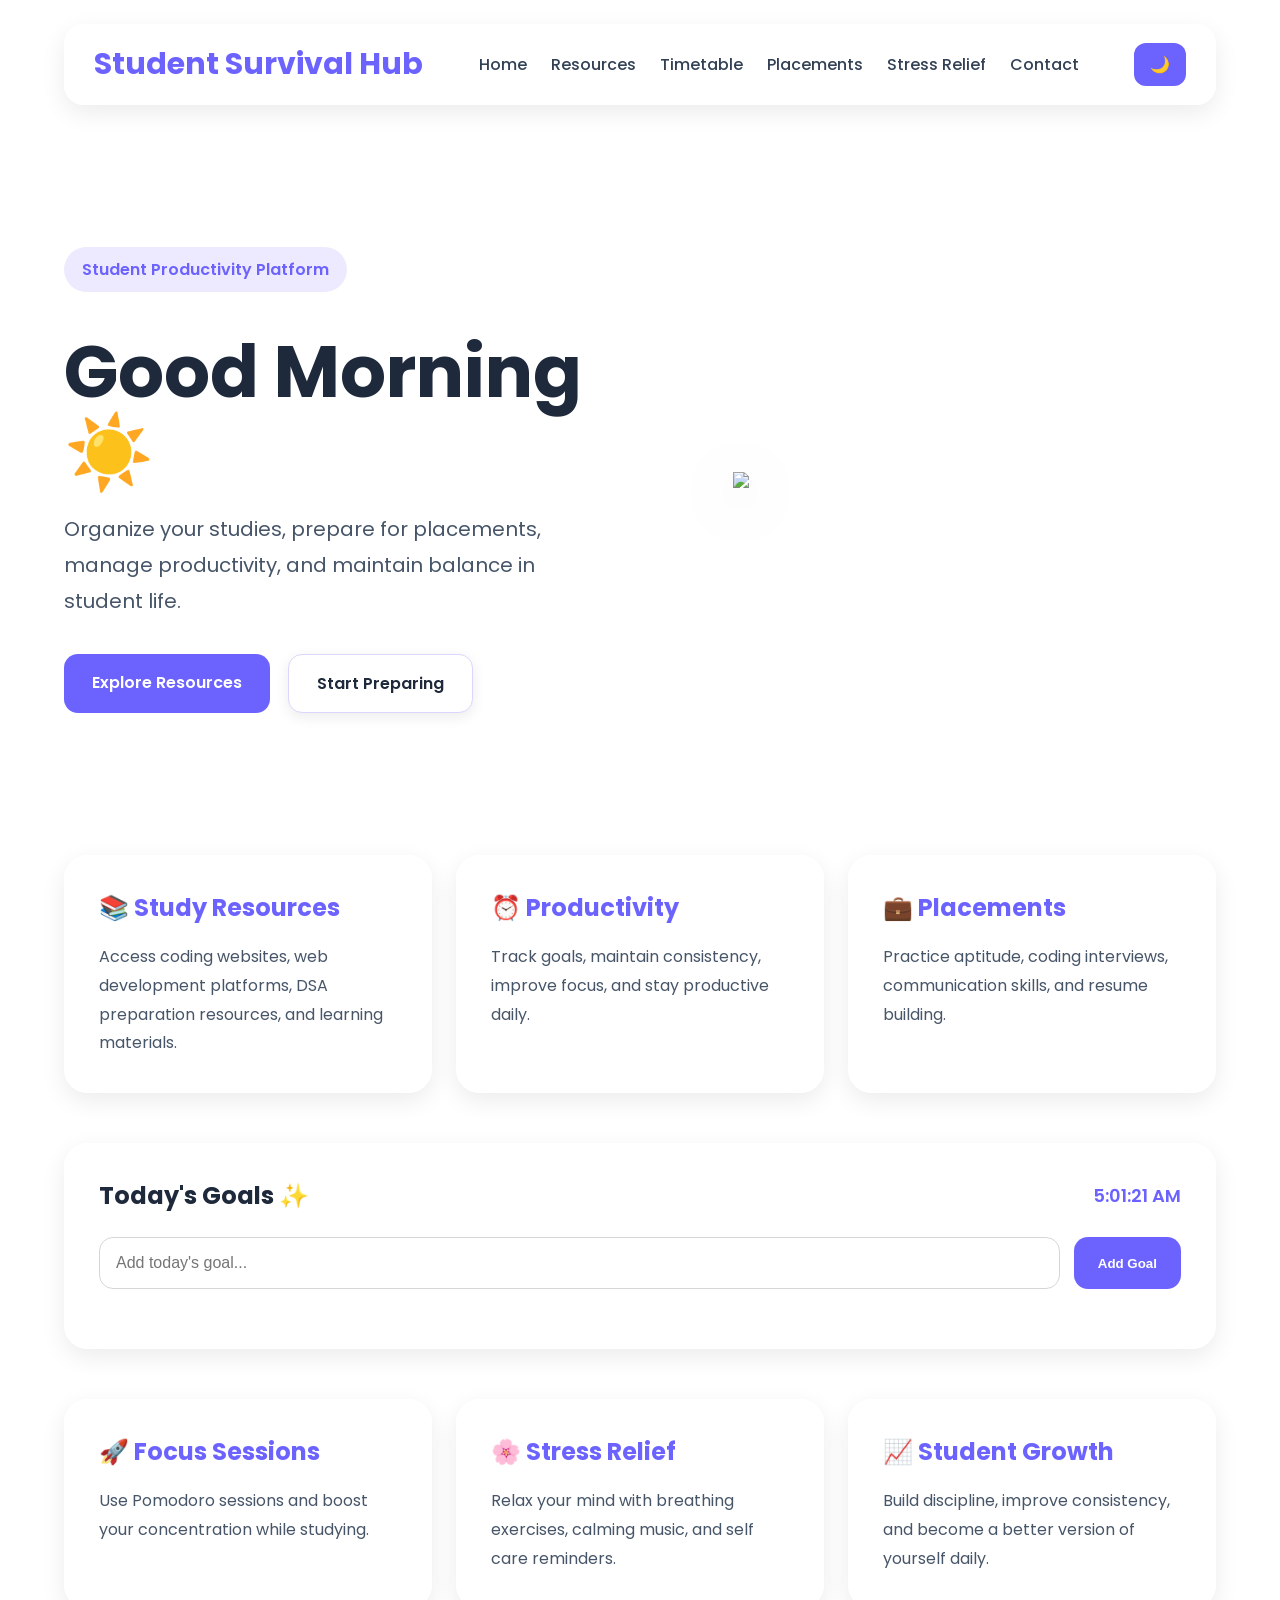
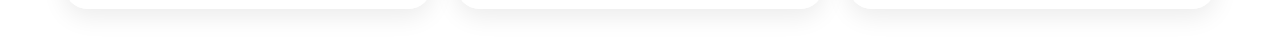
==== commit 48b06716: "Final premium Student Survival Hub" ====
--- a/index.html
+++ b/index.html
@@ -27,52 +27,80 @@
 
 <body class="home-page">
 
+<!-- ================= NAVBAR ================= -->
+
 <nav>
 
     <div class="logo">
+
         Student Survival Hub
+
     </div>
 
     <div class="nav-links">
 
-        <a href="index.html">Home</a>
-
-        <a href="resources.html">Resources</a>
-
-        <a href="timetable.html">Timetable</a>
-
-        <a href="placements.html">Placements</a>
-
-        <a href="stress.html">Stress Relief</a>
-
-        <a href="contact.html">Contact</a>
+        <a href="index.html">
+            Home
+        </a>
+
+        <a href="resources.html">
+            Resources
+        </a>
+
+        <a href="timetable.html">
+            Timetable
+        </a>
+
+        <a href="placements.html">
+            Placements
+        </a>
+
+        <a href="stress.html">
+            Stress Relief
+        </a>
+
+        <a href="contact.html">
+            Contact
+        </a>
 
     </div>
 
     <button id="dark-mode-toggle">
+
         🌙
+
     </button>
 
 </nav>
 
 
 
+<!-- ================= HERO SECTION ================= -->
+
 <section class="hero">
 
     <div class="hero-text">
 
         <span class="hero-tag">
+
             Student Productivity Platform
+
         </span>
 
         <h1 id="greeting">
+
             Good Evening 🌙
+
         </h1>
 
         <p>
-            Organize your studies, prepare for placements,
-            manage productivity, and maintain balance
+
+            Organize your studies,
+            prepare for placements,
+            manage productivity,
+            and maintain balance
             in student life.
+
         </p>
 
         <div class="hero-buttons">
@@ -107,41 +135,67 @@
 
 
 
+<!-- ================= FEATURES ================= -->
+
 <section class="features">
 
     <div class="card">
 
-        <h2>📚 Study Resources</h2>
-
-        <p>
+        <h2>
+
+            📚 Study Resources
+
+        </h2>
+
+        <p>
+
             Access coding websites,
-            videos and learning platforms.
-        </p>
-
-    </div>
-
-
-
-    <div class="card">
-
-        <h2>⏰ Productivity</h2>
-
-        <p>
-            Manage your routine,
-            focus sessions and goals.
-        </p>
-
-    </div>
-
-
-
-    <div class="card">
-
-        <h2>💼 Placements</h2>
-
-        <p>
-            Prepare for DSA,
-            aptitude and interviews.
+            web development platforms,
+            DSA preparation resources,
+            and learning materials.
+
+        </p>
+
+    </div>
+
+
+
+    <div class="card">
+
+        <h2>
+
+            ⏰ Productivity
+
+        </h2>
+
+        <p>
+
+            Track goals,
+            maintain consistency,
+            improve focus,
+            and stay productive daily.
+
+        </p>
+
+    </div>
+
+
+
+    <div class="card">
+
+        <h2>
+
+            💼 Placements
+
+        </h2>
+
+        <p>
+
+            Practice aptitude,
+            coding interviews,
+            communication skills,
+            and resume building.
+
         </p>
 
     </div>
@@ -150,15 +204,27 @@
 
 
 
+<!-- ================= GOALS SECTION ================= -->
+
 <section class="goals">
 
     <div class="section-top">
 
-        <h2>Today's Goals ✨</h2>
-
-        <div id="live-clock"></div>
-
-    </div>
+        <h2>
+
+            Today's Goals ✨
+
+        </h2>
+
+        <div id="live-clock">
+
+            00:00:00
+
+        </div>
+
+    </div>
+
+
 
     <div class="goal-input-box">
 
@@ -174,30 +240,91 @@
 
     </div>
 
-    <ul id="goal-list"></ul>
+
+
+    <ul id="goal-list">
+
+    </ul>
 
 </section>
 
 
 
-<section class="quote-section">
-
-    <h2 id="dynamic-quote">
-
-        “Success is built through consistency.”
-
-    </h2>
-
-    <button id="new-quote-btn">
-
-        New Quote
-
-    </button>
+<!-- ================= QUICK STATS ================= -->
+
+<section class="features">
+
+    <div class="card">
+
+        <h2>
+
+            🚀 Focus Sessions
+
+        </h2>
+
+        <p>
+
+            Use Pomodoro sessions
+            and boost your concentration
+            while studying.
+
+        </p>
+
+    </div>
+
+
+
+    <div class="card">
+
+        <h2>
+
+            🌸 Stress Relief
+
+        </h2>
+
+        <p>
+
+            Relax your mind with
+            breathing exercises,
+            calming music,
+            and self care reminders.
+
+        </p>
+
+    </div>
+
+
+
+    <div class="card">
+
+        <h2>
+
+            📈 Student Growth
+
+        </h2>
+
+        <p>
+
+            Build discipline,
+            improve consistency,
+            and become a better version
+            of yourself daily.
+
+        </p>
+
+    </div>
 
 </section>
 
+
+
+
+
+
+
+
+
 <script src="script.js"></script>
 
 </body>
-
 </html>
--- a/style.css
+++ b/style.css
@@ -9,476 +9,863 @@
     background:#f8fafc;
     color:#1e293b;
     overflow-x:hidden;
-}
-
-.home-page{
+    transition:0.3s;
+}
+
+
+
+/* ================= NAVBAR ================= */
+
+nav{
+
+    width:90%;
+
+    max-width:1200px;
+
+    margin:24px auto;
+
+    padding:18px 30px;
+
+    display:flex;
+
+    justify-content:space-between;
+
+    align-items:center;
+
+    background:rgba(255,255,255,0.88);
+
+    backdrop-filter:blur(14px);
+
+    border-radius:20px;
+
+    box-shadow:0 8px 24px rgba(0,0,0,0.08);
+
+    position:sticky;
+
+    top:15px;
+
+    z-index:1000;
+}
+
+.logo{
+
+    font-size:30px;
+
+    font-weight:700;
+
+    color:#6C63FF;
+}
+
+.nav-links{
+
+    display:flex;
+
+    gap:24px;
+
+    flex-wrap:wrap;
+}
+
+.nav-links a{
+
+    text-decoration:none;
+
+    color:#334155;
+
+    font-weight:500;
+
+    transition:0.3s;
+}
+
+.nav-links a:hover{
+
+    color:#6C63FF;
+}
+
+#dark-mode-toggle{
+
+    border:none;
+
+    background:#6C63FF;
+
+    color:white;
+
+    padding:12px 16px;
+
+    border-radius:12px;
+
+    cursor:pointer;
+
+    font-size:16px;
+
+    transition:0.3s;
+}
+
+#dark-mode-toggle:hover{
+
+    transform:translateY(-3px);
+}
+
+
+
+/* ================= HERO ================= */
+
+.hero{
+
+    width:90%;
+
+    max-width:1200px;
+
+    margin:60px auto;
+
+    display:flex;
+
+    justify-content:space-between;
+
+    align-items:center;
+
+    gap:60px;
+
+    min-height:70vh;
+}
+
+.hero-text{
+
+    flex:1;
+}
+
+.hero-tag{
+
+    display:inline-block;
+
+    padding:10px 18px;
+
+    background:#ede9fe;
+
+    color:#6C63FF;
+
+    border-radius:30px;
+
+    margin-bottom:20px;
+
+    font-weight:600;
+}
+
+.hero-text h1{
+
+    font-size:72px;
+
+    line-height:1.1;
+
+    margin:20px 0;
+}
+
+.hero-text p{
+
+    font-size:20px;
+
+    line-height:1.8;
+
+    color:#475569;
+
+    margin-bottom:35px;
+}
+
+.hero-buttons{
+
+    display:flex;
+
+    gap:18px;
+
+    flex-wrap:wrap;
+}
+
+.hero-image{
+
+    flex:1;
+
+    display:flex;
+
+    justify-content:center;
+}
+
+.hero-image img{
+
+    width:100%;
+
+    max-width:420px;
+
+    object-fit:contain;
+
+    filter:drop-shadow(0 12px 30px rgba(0,0,0,0.18));
+}
+
+
+
+/* ================= BUTTONS ================= */
+
+.btn{
+
+    padding:16px 28px;
+
+    border-radius:14px;
+
+    text-decoration:none;
+
+    font-weight:600;
+
+    transition:0.3s;
+
+    background:#6C63FF;
+
+    color:white;
+
+    display:inline-block;
+
+    border:none;
+
+    cursor:pointer;
+}
+
+.btn:hover{
+
+    transform:translateY(-4px);
+}
+
+.secondary-btn{
+
+    background:#ffffff;
+
+    color:#1e293b !important;
+
+    border:1px solid #dcd6ff;
+
+    box-shadow:0 4px 14px rgba(0,0,0,0.08);
+}
+
+
+
+/* ================= FEATURES ================= */
+
+.features,
+.resource-grid,
+.roadmap-grid,
+.faq-container{
+
+    width:90%;
+
+    max-width:1200px;
+
+    margin:40px auto;
+
+    display:grid;
+
+    grid-template-columns:repeat(auto-fit,minmax(280px,1fr));
+
+    gap:24px;
+}
+
+.card,
+.resource-card,
+.goals,
+.quote-section,
+.table-container,
+.pomodoro-box,
+.contact-info,
+.contact-form-box,
+.breathing-box,
+.mood-box,
+.faq-card,
+.roadmap-step{
+
+    background:rgba(255,255,255,0.92);
+
+    backdrop-filter:blur(12px);
+
+    border-radius:24px;
+
+    padding:35px;
+
+    box-shadow:0 8px 24px rgba(0,0,0,0.08);
+
+    transition:0.3s;
+}
+
+.card:hover,
+.resource-card:hover,
+.roadmap-step:hover{
+
+    transform:translateY(-8px);
+}
+
+.card h2,
+.resource-card h2,
+.roadmap-step h3{
+
+    color:#6C63FF;
+
+    margin-bottom:18px;
+}
+
+.card p,
+.resource-card p{
+
+    line-height:1.8;
+
+    color:#475569;
+}
+
+
+
+/* ================= GOALS ================= */
+
+.goals{
+
+    width:90%;
+
+    max-width:1200px;
+
+    margin:50px auto;
+}
+
+.section-top{
+
+    display:flex;
+
+    justify-content:space-between;
+
+    align-items:center;
+
+    margin-bottom:24px;
+
+    flex-wrap:wrap;
+
+    gap:20px;
+}
+
+#live-clock{
+
+    color:#6C63FF;
+
+    font-weight:600;
+
+    font-size:18px;
+}
+
+.goal-input-box{
+
+    display:flex;
+
+    gap:14px;
+
+    margin-bottom:25px;
+
+    flex-wrap:wrap;
+}
+
+.goal-input-box input{
+
+    flex:1;
+
+    padding:16px;
+
+    border-radius:14px;
+
+    border:1px solid #d6d6d6;
+
+    font-size:16px;
+
+    outline:none;
+}
+
+.goal-input-box button{
+
+    padding:16px 24px;
+
+    border:none;
+
+    border-radius:14px;
+
+    background:#6C63FF;
+
+    color:white;
+
+    cursor:pointer;
+
+    font-weight:600;
+}
+
+#goal-list li,
+#feedback-list li{
+
+    list-style:none;
+
+    background:#f8fafc;
+
+    padding:15px 18px;
+
+    border-radius:14px;
+
+    margin-bottom:12px;
+
+    display:flex;
+
+    justify-content:space-between;
+
+    align-items:center;
+
+    gap:15px;
+}
+
+#goal-list li button{
+
+    background:#ef4444;
+
+    color:white;
+
+    border:none;
+
+    padding:8px 12px;
+
+    border-radius:10px;
+
+    cursor:pointer;
+}
+
+
+
+/* ================= TABLE ================= */
+
+.modern-table{
+
+    width:100%;
+
+    border-collapse:collapse;
+
+    margin-top:20px;
+}
+
+.modern-table th{
+
+    background:#6C63FF;
+
+    color:white;
+
+    padding:18px;
+}
+
+.modern-table td{
+
+    padding:18px;
+
+    text-align:center;
+
+    background:white;
+
+    border-bottom:1px solid #e2e8f0;
+}
+
+
+
+/* ================= PROGRESS ================= */
+
+.progress-box{
+
+    margin-top:20px;
+}
+
+.progress{
+
+    width:100%;
+
+    height:14px;
+
+    background:#e2e8f0;
+
+    border-radius:30px;
+
+    overflow:hidden;
+
+    margin-top:10px;
+}
+
+.html-progress,
+.css-progress,
+.dsa-progress{
+
+    height:100%;
+
+    border-radius:30px;
+}
+
+.html-progress{
+
+    width:90%;
+
+    background:#6C63FF;
+}
+
+.css-progress{
+
+    width:75%;
+
+    background:#8B7FFF;
+}
+
+.dsa-progress{
+
+    width:65%;
+
+    background:#A78BFA;
+}
+
+
+
+/* ================= POMODORO ================= */
+
+.pomodoro-section{
+
+    width:90%;
+
+    max-width:1200px;
+
+    margin:50px auto;
+}
+
+.pomodoro-box{
+
+    text-align:center;
+}
+
+#timer{
+
+    font-size:90px;
+
+    font-weight:700;
+
+    color:#6C63FF;
+
+    margin:20px 0;
+}
+
+.pomodoro-buttons{
+
+    display:flex;
+
+    justify-content:center;
+
+    gap:18px;
+
+    flex-wrap:wrap;
+}
+
+.pomodoro-buttons button{
+
+    padding:14px 26px;
+
+    border:none;
+
+    border-radius:14px;
+
+    background:#6C63FF;
+
+    color:white;
+
+    font-size:16px;
+
+    font-weight:600;
+
+    cursor:pointer;
+
+    transition:0.3s;
+}
+
+.pomodoro-buttons button:hover{
+
+    transform:translateY(-4px);
+
+    background:#574bff;
+}
+
+
+
+/* ================= MUSIC ================= */
+
+.music-grid{
+
+    display:grid;
+
+    grid-template-columns:repeat(auto-fit,minmax(300px,1fr));
+
+    gap:20px;
+
+    margin-top:25px;
+}
+
+.music-grid iframe{
+
+    width:100%;
+
+    height:220px;
+
+    border:none;
+
+    border-radius:20px;
+}
+
+
+
+/* ================= MOOD ================= */
+
+.mood-buttons{
+
+    display:flex;
+
+    justify-content:center;
+
+    gap:20px;
+
+    margin:25px 0;
+
+    flex-wrap:wrap;
+}
+
+.mood-btn{
+
+    width:70px;
+
+    height:70px;
+
+    border:none;
+
+    border-radius:50%;
+
+    font-size:30px;
+
+    cursor:pointer;
+
+    background:#ede9fe;
+
+    transition:0.3s;
+}
+
+.mood-btn:hover{
+
+    transform:scale(1.1);
+}
+
+
+
+/* ================= BREATHING ================= */
+
+.breathing-circle{
+
+    width:200px;
+
+    height:200px;
+
+    border-radius:50%;
 
     background:
     linear-gradient(
-        rgba(255,255,255,0.70),
-        rgba(255,255,255,0.70)
-    ),
-
-    url("https://images.unsplash.com/photo-1522202176988-66273c2fd55f");
-
-    background-size:cover;
-
-    background-position:center;
-
-    background-repeat:no-repeat;
-
-    min-height:100vh;
-}
-
-nav{
+        135deg,
+        #6C63FF,
+        #8B7FFF
+    );
+
+    color:white;
+
+    margin:35px auto;
+
+    display:flex;
+
+    justify-content:center;
+
+    align-items:center;
+
+    font-size:34px;
+
+    font-weight:600;
+
+    animation:breathe 3s ease-in-out infinite;
+}
+
+@keyframes breathe{
+
+    0%{
+        transform:scale(1);
+    }
+
+    50%{
+        transform:scale(1.2);
+    }
+
+    100%{
+        transform:scale(1);
+    }
+}
+
+
+
+/* ================= CONTACT ================= */
+
+.contact-container{
 
     width:90%;
 
     max-width:1200px;
 
-    margin:24px auto;
-
-    padding:18px 30px;
-
-    display:flex;
-
-    justify-content:space-between;
-
-    align-items:center;
-
-    background:rgba(255,255,255,0.85);
-
-    backdrop-filter:blur(12px);
-
-    border-radius:18px;
-
-    box-shadow:0 5px 20px rgba(0,0,0,0.08);
-
-    position:sticky;
-
-    top:15px;
-
-    z-index:1000;
-}
-
-.logo{
-
-    font-size:30px;
-
-    font-weight:700;
-
-    color:#6C63FF;
-}
-
-.nav-links{
-
-    display:flex;
-
-    gap:24px;
-}
-
-.nav-links a{
-
-    text-decoration:none;
-
-    color:#334155;
-
-    font-weight:500;
-
-    transition:0.3s;
-}
-
-.nav-links a:hover{
-
-    color:#6C63FF;
-}
-
-#dark-mode-toggle{
+    margin:50px auto;
+
+    display:grid;
+
+    grid-template-columns:1fr 1fr;
+
+    gap:30px;
+}
+
+.contact-form-box form{
+
+    display:flex;
+
+    flex-direction:column;
+
+    gap:18px;
+}
+
+.contact-form-box input,
+.contact-form-box textarea{
+
+    padding:18px;
 
     border:none;
 
+    border-radius:16px;
+
+    background:#f8fafc;
+
+    font-size:16px;
+
+    outline:none;
+}
+
+.contact-form-box button{
+
+    padding:18px;
+
+    border:none;
+
+    border-radius:16px;
+
     background:#6C63FF;
 
     color:white;
 
-    padding:12px 16px;
-
-    border-radius:12px;
-
     cursor:pointer;
-
-    font-size:16px;
-}
-
-
-
-.hero{
-
-    width:90%;
-
-    max-width:1200px;
-
-    margin:70px auto;
-
-    display:flex;
-
-    justify-content:space-between;
-
-    align-items:center;
-
-    gap:50px;
-
-    min-height:75vh;
-}
-
-.hero-text{
-
-    flex:1;
-}
-
-.hero-tag{
-
-    display:inline-block;
-
-    padding:10px 18px;
-
-    background:#ede9fe;
-
-    color:#6C63FF;
-
-    border-radius:30px;
-
-    margin-bottom:20px;
-
-    font-weight:600;
-}
-
-.hero-text h1{
-
-    font-size:72px;
-
-    line-height:1.1;
-
-    margin-bottom:25px;
-
-    color:#1e293b;
-}
-
-.hero-text p{
-
-    font-size:20px;
-
-    line-height:1.8;
-
-    color:#475569;
-
-    margin-bottom:35px;
-
-    max-width:650px;
-}
-
-.hero-buttons{
-
-    display:flex;
-
-    gap:18px;
-}
-
-.btn{
-
-    padding:16px 28px;
-
-    border-radius:14px;
-
-    text-decoration:none;
-
-    font-weight:600;
-
-    transition:0.3s;
-}
-
-.btn{
-
-    background:#6C63FF;
-
-    color:white;
-}
-
-.secondary-btn{
-
-    background:white;
-
-    color:#6C63FF;
-
-    border:1px solid #dcd6ff;
-}
-
-.btn:hover{
-
-    transform:translateY(-4px);
-}
-
-
-
-.hero-image{
-
-    flex:1;
-
-    display:flex;
-
-    justify-content:flex-end;
-}
-
-.hero-image img{
-
-    width:100%;
-
-    max-width:520px;
-
-    object-fit:contain;
-
-    filter:drop-shadow(0 10px 30px rgba(0,0,0,0.15));
-}
-
-
-
-.features{
-
-    width:90%;
-
-    max-width:1200px;
-
-    margin:40px auto;
-
-    display:grid;
-
-    grid-template-columns:repeat(auto-fit,minmax(280px,1fr));
-
-    gap:24px;
-}
-
-.card{
-
-    background:rgba(255,255,255,0.82);
-
-    backdrop-filter:blur(10px);
-
-    border-radius:22px;
+}
+
+
+
+/* ================= FOOTER ================= */
+
+.footer{
+
+    text-align:center;
 
     padding:35px;
 
-    box-shadow:0 5px 20px rgba(0,0,0,0.08);
-
-    transition:0.3s;
-}
-
-.card:hover{
-
-    transform:translateY(-6px);
-}
-
-.card h2{
-
-    margin-bottom:18px;
-
-    color:#6C63FF;
-}
-
-.card p{
-
-    line-height:1.8;
-
-    color:#475569;
-}
-
-
-
-.goals{
-
-    width:90%;
-
-    max-width:1200px;
-
-    margin:50px auto;
-
-    background:rgba(255,255,255,0.82);
-
-    backdrop-filter:blur(10px);
-
-    border-radius:22px;
-
-    padding:40px;
-
-    box-shadow:0 5px 20px rgba(0,0,0,0.08);
-}
-
-.section-top{
-
-    display:flex;
-
-    justify-content:space-between;
-
-    align-items:center;
-
-    margin-bottom:24px;
-}
-
-.section-top h2{
-
-    color:#6C63FF;
-}
-
-#live-clock{
-
-    color:#6C63FF;
-
-    font-weight:600;
-}
-
-.goal-input-box{
-
-    display:flex;
-
-    gap:14px;
-
-    margin-bottom:25px;
-}
-
-.goal-input-box input{
-
-    flex:1;
-
-    padding:16px;
-
-    border-radius:14px;
-
-    border:1px solid #d6d6d6;
-
-    font-size:16px;
-
-    outline:none;
-}
-
-.goal-input-box button{
-
-    padding:16px 24px;
-
-    border:none;
-
-    border-radius:14px;
-
-    background:#6C63FF;
-
-    color:white;
-
-    cursor:pointer;
-}
-
-#goal-list li{
-
-    list-style:none;
-
-    background:#f8fafc;
-
-    padding:15px 18px;
-
-    border-radius:14px;
-
-    margin-bottom:12px;
-
-    display:flex;
-
-    justify-content:space-between;
-
-    align-items:center;
-}
-
-
-
-.quote-section{
-
-    width:90%;
-
-    max-width:1200px;
-
-    margin:50px auto 100px;
-
-    background:rgba(255,255,255,0.82);
-
-    backdrop-filter:blur(10px);
-
-    border-radius:22px;
-
-    padding:40px;
-
-    text-align:center;
-
-    box-shadow:0 5px 20px rgba(0,0,0,0.08);
-}
-
-.quote-section h2{
-
-    margin-bottom:24px;
-
-    line-height:1.8;
-}
-
-.quote-section button{
-
-    padding:14px 22px;
-
-    border:none;
-
-    border-radius:14px;
-
-    background:#6C63FF;
-
-    color:white;
-
-    cursor:pointer;
-}
-
-
+    margin-top:80px;
+
+    color:#64748b;
+}
+
+
+
+/* ================= DARK MODE ================= */
 
 .dark-mode{
 
-    background:#0f172a;
-
-    color:white;
-}
-
-.dark-mode nav,
+    background:#020617 !important;
+
+    color:#f8fafc !important;
+}
+
+.dark-mode nav{
+
+    background:rgba(15,23,42,0.96) !important;
+}
+
+.dark-mode .logo{
+
+    color:#8B7FFF !important;
+}
+
+.dark-mode .nav-links a{
+
+    color:#f8fafc !important;
+}
+
+.dark-mode .nav-links a:hover{
+
+    color:#8B7FFF !important;
+}
+
 .dark-mode .card,
+.dark-mode .resource-card,
 .dark-mode .goals,
-.dark-mode .quote-section{
-
-    background:rgba(30,41,59,0.92);
-}
-
-.dark-mode h1,
-.dark-mode h2,
+.dark-mode .quote-section,
+.dark-mode .table-container,
+.dark-mode .pomodoro-box,
+.dark-mode .contact-info,
+.dark-mode .contact-form-box,
+.dark-mode .mood-box,
+.dark-mode .breathing-box,
+.dark-mode .faq-card,
+.dark-mode .roadmap-step{
+
+    background:#0f172a !important;
+
+    color:white !important;
+
+    border:1px solid rgba(255,255,255,0.05);
+}
+
 .dark-mode p,
-.dark-mode a,
-.dark-mode li{
-
-    color:white;
-}
-
-.dark-mode #goal-list li{
-
-    background:#334155;
-}
-
-.dark-mode .goal-input-box input{
-
-    background:#1e293b;
-
-    color:white;
-
-    border:none;
-}
-
-
+.dark-mode li,
+.dark-mode td{
+
+    color:#cbd5e1 !important;
+}
+
+.dark-mode input,
+.dark-mode textarea{
+
+    background:#1e293b !important;
+
+    color:white !important;
+
+    border:1px solid rgba(255,255,255,0.08);
+}
+
+.dark-mode .modern-table td{
+
+    background:#1e293b !important;
+}
+
+.dark-mode .secondary-btn{
+
+    background:white !important;
+
+    color:#1e293b !important;
+}
+
+.dark-mode #timer{
+
+    color:#8B7FFF !important;
+}
+
+
+
+/* ================= RESPONSIVE ================= */
 
 @media screen and (max-width:900px){
 
@@ -491,7 +878,7 @@
 
     .hero-text h1{
 
-        font-size:52px;
+        font-size:54px;
     }
 
     .hero-buttons{
@@ -499,1188 +886,168 @@
         justify-content:center;
     }
 
-    .hero-image{
+    .contact-container{
+
+        grid-template-columns:1fr;
+    }
+
+    nav{
+
+        flex-direction:column;
+
+        gap:20px;
+    }
+
+    .nav-links{
 
         justify-content:center;
     }
 
-    .hero-image img{
-
-        max-width:360px;
+    #timer{
+
+        font-size:60px;
     }
-
-    nav{
-
-        flex-direction:column;
-
-        gap:18px;
-    }
-
-    .nav-links{
-
-        flex-wrap:wrap;
-
-        justify-content:center;
-    }
-
-    .goal-input-box{
-
-        flex-direction:column;
-    }
-}
-.resources-page{
+}
+/* ================= HOME PAGE ================= */
+
+.home-page{
 
     background:
     linear-gradient(
-        rgba(255,255,255,0.72),
-        rgba(255,255,255,0.72)
+        rgba(255,255,255,0.75),
+        rgba(255,255,255,0.75)
     ),
 
-    url("https://images.unsplash.com/photo-1516321318423-f06f85e504b3");
+    url("https://images.unsplash.com/photo-1523240795612-9a054b0db644?q=80&w=1974&auto=format&fit=crop");
 
     background-size:cover;
 
     background-position:center;
 
-    background-repeat:no-repeat;
-
-    min-height:100vh;
-}
-
-.resources-hero{
-
-    width:90%;
-
-    max-width:1200px;
-
-    margin:70px auto 40px;
-}
-
-.resources-text h1{
-
-    font-size:58px;
-
-    margin:20px 0;
-}
-
-.resources-text p{
-
-    font-size:20px;
-
-    max-width:700px;
-
-    line-height:1.8;
-
-    color:#475569;
-}
-
-.resources-section{
-
-    width:90%;
-
-    max-width:1200px;
-
-    margin:auto;
-}
-
-.search-container{
-
-    margin-bottom:25px;
-}
-
-.search-container input{
-
-    width:100%;
-
-    padding:18px;
-
-    border:none;
-
-    border-radius:18px;
-
-    font-size:16px;
-
-    background:white;
-
-    box-shadow:0 5px 15px rgba(0,0,0,0.08);
-
-    outline:none;
-}
-
-.category-buttons{
-
-    display:flex;
-
-    gap:15px;
-
-    flex-wrap:wrap;
-
-    margin-bottom:35px;
-}
-
-.category-btn{
-
-    border:none;
-
-    padding:12px 20px;
-
-    border-radius:30px;
-
-    background:white;
-
-    cursor:pointer;
-
-    font-weight:600;
-
-    box-shadow:0 5px 15px rgba(0,0,0,0.08);
-}
-
-.resource-grid{
-
-    display:grid;
-
-    grid-template-columns:repeat(auto-fit,minmax(300px,1fr));
-
-    gap:28px;
-}
-
-.resource-card{
-
-    background:rgba(255,255,255,0.84);
-
-    backdrop-filter:blur(10px);
-
-    border-radius:24px;
-
-    padding:30px;
-
-    box-shadow:0 5px 20px rgba(0,0,0,0.08);
-
-    transition:0.3s;
-}
-
-.resource-card:hover{
-
-    transform:translateY(-8px);
-}
-
-.resource-tag{
-
-    display:inline-block;
-
-    padding:8px 16px;
-
-    border-radius:30px;
-
-    background:#ede9fe;
-
-    color:#6C63FF;
-
-    font-size:14px;
-
-    margin-bottom:18px;
-}
-
-.resource-card h2{
-
-    margin-bottom:18px;
-
-    color:#6C63FF;
-}
-
-.resource-card p{
-
-    line-height:1.8;
-
-    color:#475569;
-
-    margin-bottom:28px;
-}
-
-.resource-bottom{
-
-    display:flex;
-
-    justify-content:space-between;
-
-    align-items:center;
-}
-
-.bookmark-btn{
-
-    border:none;
-
-    width:48px;
-
-    height:48px;
-
-    border-radius:50%;
-
-    background:#ede9fe;
-
-    cursor:pointer;
-
-    font-size:18px;
-}
-
-.dark-mode .search-container input,
-.dark-mode .category-btn,
-.dark-mode .resource-card{
-
-    background:#1e293b;
-
-    color:white;
-}
-
-.dark-mode .resource-card p{
-
-    color:#cbd5e1;
-}
-
-@media screen and (max-width:768px){
-
-    .resources-text h1{
-
-        font-size:42px;
-    }
-
-    .resource-grid{
-
-        grid-template-columns:1fr;
-    }
-}
-.timetable-page{
+    background-attachment:fixed;
+}
+
+
+
+/* ================= RESOURCES PAGE ================= */
+
+.resources-page{
 
     background:
     linear-gradient(
-        rgba(255,255,255,0.72),
-        rgba(255,255,255,0.72)
+        rgba(255,255,255,0.78),
+        rgba(255,255,255,0.78)
     ),
 
-    url("https://images.unsplash.com/photo-1499750310107-5fef28a66643");
+    url("https://images.unsplash.com/photo-1513258496099-48168024aec0?q=80&w=1974&auto=format&fit=crop");
 
     background-size:cover;
 
     background-position:center;
 
-    background-repeat:no-repeat;
-
-    min-height:100vh;
-}
-
-.timetable-hero{
-
-    width:90%;
-
-    max-width:1200px;
-
-    margin:70px auto 40px;
-}
-
-.timetable-text h1{
-
-    font-size:58px;
-
-    margin:20px 0;
-}
-
-.timetable-text p{
-
-    font-size:20px;
-
-    line-height:1.8;
-
-    max-width:700px;
-
-    color:#475569;
-}
-
-.table-section{
-
-    width:90%;
-
-    max-width:1200px;
-
-    margin:auto;
-}
-
-.table-container{
-
-    background:rgba(255,255,255,0.84);
-
-    backdrop-filter:blur(10px);
-
-    border-radius:24px;
-
-    padding:35px;
-
-    box-shadow:0 5px 20px rgba(0,0,0,0.08);
-}
-
-.modern-table{
-
-    width:100%;
-
-    border-collapse:collapse;
-
-    margin-top:20px;
-}
-
-.modern-table th{
-
-    background:#6C63FF;
-
-    color:white;
-
-    padding:18px;
-}
-
-.modern-table td{
-
-    padding:18px;
-
-    text-align:center;
-
-    background:white;
-
-    border-bottom:1px solid #e2e8f0;
-}
-
-.modern-table input{
-
-    width:20px;
-
-    height:20px;
-
-    cursor:pointer;
-}
-
-.pomodoro-section{
-
-    width:90%;
-
-    max-width:1200px;
-
-    margin:50px auto;
-}
-
-.pomodoro-box{
-
-    background:rgba(255,255,255,0.84);
-
-    backdrop-filter:blur(10px);
-
-    border-radius:24px;
-
-    padding:45px;
-
-    text-align:center;
-
-    box-shadow:0 5px 20px rgba(0,0,0,0.08);
-}
-
-.pomodoro-box h1{
-
-    font-size:90px;
-
-    margin:25px 0;
-
-    color:#6C63FF;
-}
-
-.pomodoro-buttons{
-
-    display:flex;
-
-    justify-content:center;
-
-    gap:18px;
-}
-
-.dark-mode .table-container,
-.dark-mode .pomodoro-box{
-
-    background:#1e293b;
-}
-
-.dark-mode .modern-table td{
-
-    background:#334155;
-
-    color:white;
-
-    border-bottom:1px solid #475569;
-}
-
-@media screen and (max-width:768px){
-
-    .timetable-text h1{
-
-        font-size:42px;
-    }
-
-    .pomodoro-box h1{
-
-        font-size:58px;
-    }
-
-    .pomodoro-buttons{
-
-        flex-direction:column;
-    }
-
-    .modern-table{
-
-        font-size:14px;
-    }
-}
-.placements-page{
+    background-attachment:fixed;
+}
+
+
+
+/* ================= TIMETABLE PAGE ================= */
+
+.timetable-page{
 
     background:
     linear-gradient(
-        rgba(255,255,255,0.72),
-        rgba(255,255,255,0.72)
+        rgba(255,255,255,0.78),
+        rgba(255,255,255,0.78)
     ),
 
-    url("https://images.unsplash.com/photo-1523240795612-9a054b0db644");
+    url("https://images.unsplash.com/photo-1503676260728-1c00da094a0b?q=80&w=1974&auto=format&fit=crop");
 
     background-size:cover;
 
     background-position:center;
 
-    background-repeat:no-repeat;
-
-    min-height:100vh;
-}
-
-.placements-hero{
-
-    width:90%;
-
-    max-width:1200px;
-
-    margin:70px auto 40px;
-}
-
-.placements-text h1{
-
-    font-size:58px;
-
-    margin:20px 0;
-}
-
-.placements-text p{
-
-    font-size:20px;
-
-    max-width:700px;
-
-    line-height:1.8;
-
-    color:#475569;
-}
-
-.placement-list{
-
-    margin-top:20px;
-
-    padding-left:20px;
-
-    line-height:2;
-}
-
-.tracker-section{
-
-    width:90%;
-
-    max-width:1200px;
-
-    margin:50px auto;
-}
-
-.tracker-box{
-
-    background:rgba(255,255,255,0.84);
-
-    backdrop-filter:blur(10px);
-
-    border-radius:24px;
-
-    padding:35px;
-
-    box-shadow:0 5px 20px rgba(0,0,0,0.08);
-}
-
-.roadmap-section{
-
-    width:90%;
-
-    max-width:1200px;
-
-    margin:50px auto;
-}
-
-.roadmap-section h2{
-
-    margin-bottom:30px;
-
-    color:#6C63FF;
-}
-
-.roadmap-grid{
-
-    display:grid;
-
-    grid-template-columns:repeat(auto-fit,minmax(220px,1fr));
-
-    gap:24px;
-}
-
-.roadmap-step{
-
-    background:rgba(255,255,255,0.84);
-
-    backdrop-filter:blur(10px);
-
-    border-radius:24px;
-
-    padding:30px;
-
-    text-align:center;
-
-    box-shadow:0 5px 20px rgba(0,0,0,0.08);
-
-    transition:0.3s;
-}
-
-.roadmap-step:hover{
-
-    transform:translateY(-8px);
-}
-
-.roadmap-step h3{
-
-    color:#6C63FF;
-
-    margin-bottom:16px;
-}
-
-.resume-section{
-
-    width:90%;
-
-    max-width:1200px;
-
-    margin:50px auto;
-}
-
-.resume-box{
-
-    background:rgba(255,255,255,0.84);
-
-    backdrop-filter:blur(10px);
-
-    border-radius:24px;
-
-    padding:35px;
-
-    box-shadow:0 5px 20px rgba(0,0,0,0.08);
-}
-
-.resume-box h2{
-
-    margin-bottom:25px;
-
-    color:#6C63FF;
-}
-
-.resume-items{
-
-    display:grid;
-
-    gap:18px;
-}
-
-.resume-items label{
-
-    background:#f8fafc;
-
-    padding:18px;
-
-    border-radius:14px;
-
-    display:flex;
-
-    align-items:center;
-
-    gap:12px;
-
-    font-weight:500;
-}
-
-.resume-items input{
-
-    width:18px;
-
-    height:18px;
-}
-
-.dark-mode .tracker-box,
-.dark-mode .roadmap-step,
-.dark-mode .resume-box{
-
-    background:#1e293b;
-}
-
-.dark-mode .resume-items label{
-
-    background:#334155;
-
-    color:white;
-}
-
-@media screen and (max-width:768px){
-
-    .placements-text h1{
-
-        font-size:42px;
-    }
-}
-.stress-page{
+    background-attachment:fixed;
+}
+
+
+
+/* ================= PLACEMENTS PAGE ================= */
+
+.placements-page{
 
     background:
     linear-gradient(
-        rgba(255,255,255,0.74),
-        rgba(255,255,255,0.74)
+        rgba(255,255,255,0.78),
+        rgba(255,255,255,0.78)
     ),
 
-    url("https://images.unsplash.com/photo-1506744038136-46273834b3fb");
+    url("https://images.unsplash.com/photo-1522202176988-66273c2fd55f?q=80&w=1974&auto=format&fit=crop");
 
     background-size:cover;
 
     background-position:center;
 
-    background-repeat:no-repeat;
-
-    min-height:100vh;
-}
-
-.stress-hero{
-
-    width:90%;
-
-    max-width:1200px;
-
-    margin:70px auto 40px;
-}
-
-.stress-text h1{
-
-    font-size:58px;
-
-    margin:20px 0;
-}
-
-.stress-text p{
-
-    font-size:20px;
-
-    max-width:700px;
-
-    line-height:1.8;
-
-    color:#475569;
-}
-
-.breathing-section{
-
-    width:90%;
-
-    max-width:1200px;
-
-    margin:50px auto;
-}
-
-.breathing-box{
-
-    background:rgba(255,255,255,0.84);
-
-    backdrop-filter:blur(10px);
-
-    border-radius:24px;
-
-    padding:45px;
-
-    text-align:center;
-
-    box-shadow:0 5px 20px rgba(0,0,0,0.08);
-}
-
-.breathing-circle{
-
-    width:180px;
-
-    height:180px;
-
-    border-radius:50%;
-
-    background:#6C63FF;
-
-    color:white;
-
-    margin:35px auto;
-
-    display:flex;
-
-    justify-content:center;
-
-    align-items:center;
-
-    font-size:24px;
-
-    animation:breathe 4s infinite;
-}
-
-@keyframes breathe{
-
-    0%{
-
-        transform:scale(1);
-    }
-
-    50%{
-
-        transform:scale(1.2);
-    }
-
-    100%{
-
-        transform:scale(1);
-    }
-}
-
-.music-section{
-
-    width:90%;
-
-    max-width:1200px;
-
-    margin:50px auto;
-}
-
-.music-section h2{
-
-    margin-bottom:30px;
-
-    color:#6C63FF;
-}
-
-.music-grid{
-
-    display:grid;
-
-    grid-template-columns:repeat(auto-fit,minmax(320px,1fr));
-
-    gap:24px;
-}
-
-.music-grid iframe{
-
-    width:100%;
-
-    height:220px;
-
-    border:none;
-
-    border-radius:20px;
-
-    box-shadow:0 5px 20px rgba(0,0,0,0.08);
-}
-
-.mood-section{
-
-    width:90%;
-
-    max-width:1200px;
-
-    margin:50px auto;
-}
-
-.mood-box{
-
-    background:rgba(255,255,255,0.84);
-
-    backdrop-filter:blur(10px);
-
-    border-radius:24px;
-
-    padding:40px;
-
-    text-align:center;
-
-    box-shadow:0 5px 20px rgba(0,0,0,0.08);
-}
-
-.mood-box h2{
-
-    margin-bottom:30px;
-
-    color:#6C63FF;
-}
-
-.mood-buttons{
-
-    display:flex;
-
-    justify-content:center;
-
-    gap:20px;
-
-    margin-bottom:24px;
-}
-
-.mood-btn{
-
-    width:70px;
-
-    height:70px;
-
-    border:none;
-
-    border-radius:50%;
-
-    font-size:30px;
-
-    cursor:pointer;
-
-    background:#ede9fe;
-
-    transition:0.3s;
-}
-
-.mood-btn:hover{
-
-    transform:scale(1.1);
-}
-
-#mood-text{
-
-    font-size:18px;
-
-    color:#475569;
-}
-
-.dark-mode .breathing-box,
-.dark-mode .mood-box{
-
-    background:#1e293b;
-}
-
-.dark-mode #mood-text{
-
-    color:#cbd5e1;
-}
-
-@media screen and (max-width:768px){
-
-    .stress-text h1{
-
-        font-size:42px;
-    }
-
-    .music-grid{
-
-        grid-template-columns:1fr;
-    }
-
-    .mood-buttons{
-
-        flex-wrap:wrap;
-    }
-}
-.contact-page{
+    background-attachment:fixed;
+}
+
+
+
+/* ================= STRESS PAGE ================= */
+
+.stress-page{
 
     background:
     linear-gradient(
-        rgba(255,255,255,0.74),
-        rgba(255,255,255,0.74)
+        rgba(255,255,255,0.82),
+        rgba(255,255,255,0.82)
     ),
 
-    url("https://images.unsplash.com/photo-1516321310764-8d3f1f8f1f9b");
+    url("https://images.unsplash.com/photo-1506744038136-46273834b3fb?q=80&w=1974&auto=format&fit=crop");
 
     background-size:cover;
 
     background-position:center;
 
-    background-repeat:no-repeat;
-
-    min-height:100vh;
-}
-
-.contact-hero{
-
-    width:90%;
-
-    max-width:1200px;
-
-    margin:70px auto 40px;
-}
-
-.contact-text h1{
-
-    font-size:58px;
-
-    margin:20px 0;
-}
-
-.contact-text p{
-
-    font-size:20px;
-
-    max-width:700px;
-
-    line-height:1.8;
-
-    color:#475569;
-}
-
-.contact-section{
-
-    width:90%;
-
-    max-width:1200px;
-
-    margin:50px auto;
-}
-
-.contact-container{
-
-    display:grid;
-
-    grid-template-columns:1fr 1fr;
-
-    gap:30px;
-}
-
-.contact-info,
-.contact-form-box{
-
-    background:rgba(255,255,255,0.84);
-
-    backdrop-filter:blur(10px);
-
-    border-radius:24px;
-
-    padding:40px;
-
-    box-shadow:0 5px 20px rgba(0,0,0,0.08);
-}
-
-.contact-info{
-
-    text-align:center;
-}
-
-.contact-info img{
-
-    width:180px;
-
-    margin-bottom:25px;
-}
-
-.contact-info h2{
-
-    margin-bottom:20px;
-
-    color:#6C63FF;
-}
-
-.contact-info p{
-
-    line-height:1.8;
-
-    color:#475569;
-}
-
-.social-links{
-
-    display:flex;
-
-    justify-content:center;
-
-    gap:18px;
-
-    margin-top:30px;
-}
-
-.social-links a{
-
-    width:55px;
-
-    height:55px;
-
-    border-radius:50%;
-
-    background:#ede9fe;
-
-    display:flex;
-
-    justify-content:center;
-
-    align-items:center;
-
-    text-decoration:none;
-
-    font-size:24px;
-
-    transition:0.3s;
-}
-
-.social-links a:hover{
-
-    transform:translateY(-5px);
-}
-
-.contact-form-box form{
-
-    display:flex;
-
-    flex-direction:column;
-
-    gap:18px;
-}
-
-.contact-form-box input,
-.contact-form-box textarea{
-
-    padding:18px;
-
-    border:none;
-
-    border-radius:16px;
-
-    background:#f8fafc;
-
-    font-size:16px;
-
-    outline:none;
-}
-
-.contact-form-box button{
-
-    padding:18px;
-
-    border:none;
-
-    border-radius:16px;
-
-    background:#6C63FF;
-
-    color:white;
-
-    font-size:16px;
-
-    cursor:pointer;
-
-    transition:0.3s;
-}
-
-.contact-form-box button:hover{
-
-    transform:translateY(-4px);
-}
-
-#form-message{
-
-    margin-top:18px;
-
-    font-weight:600;
-
-    color:#6C63FF;
-}
-
-.faq-section{
-
-    width:90%;
-
-    max-width:1200px;
-
-    margin:50px auto;
-}
-
-.faq-section h2{
-
-    margin-bottom:30px;
-
-    color:#6C63FF;
-}
-
-.faq-container{
-
-    display:grid;
-
-    grid-template-columns:repeat(auto-fit,minmax(280px,1fr));
-
-    gap:24px;
-}
-
-.faq-card{
-
-    background:rgba(255,255,255,0.84);
-
-    backdrop-filter:blur(10px);
-
-    border-radius:24px;
-
-    padding:30px;
-
-    box-shadow:0 5px 20px rgba(0,0,0,0.08);
-}
-
-.faq-card h3{
-
-    margin-bottom:16px;
-
-    color:#6C63FF;
-}
-
-.faq-card p{
-
-    line-height:1.8;
-
-    color:#475569;
-}
-
-.dark-mode .contact-info,
-.dark-mode .contact-form-box,
-.dark-mode .faq-card{
-
-    background:#1e293b;
-}
-
-.dark-mode .contact-form-box input,
-.dark-mode .contact-form-box textarea{
-
-    background:#334155;
-
-    color:white;
-}
-
-.dark-mode .contact-info p,
-.dark-mode .faq-card p{
-
-    color:#cbd5e1;
-}
-
-@media screen and (max-width:768px){
-
-    .contact-text h1{
-
-        font-size:42px;
-    }
-
-    .contact-container{
-
-        grid-template-columns:1fr;
-    }
+    background-attachment:fixed;
+}
+
+
+
+/* ================= CONTACT PAGE ================= */
+
+.contact-page{
+
+    background:
+    linear-gradient(
+        rgba(255,255,255,0.80),
+        rgba(255,255,255,0.80)
+    ),
+
+    url("https://images.unsplash.com/photo-1497366754035-f200968a6e72?q=80&w=1974&auto=format&fit=crop");
+
+    background-size:cover;
+
+    background-position:center;
+
+    background-attachment:fixed;
+}
+
+
+
+/* ================= DARK MODE BACKGROUNDS ================= */
+
+.dark-mode.home-page,
+.dark-mode.resources-page,
+.dark-mode.timetable-page,
+.dark-mode.placements-page,
+.dark-mode.stress-page,
+.dark-mode.contact-page{
+
+    background:
+    linear-gradient(
+        rgba(2,6,23,0.82),
+        rgba(2,6,23,0.86)
+    ),
+
+    inherit;
 }
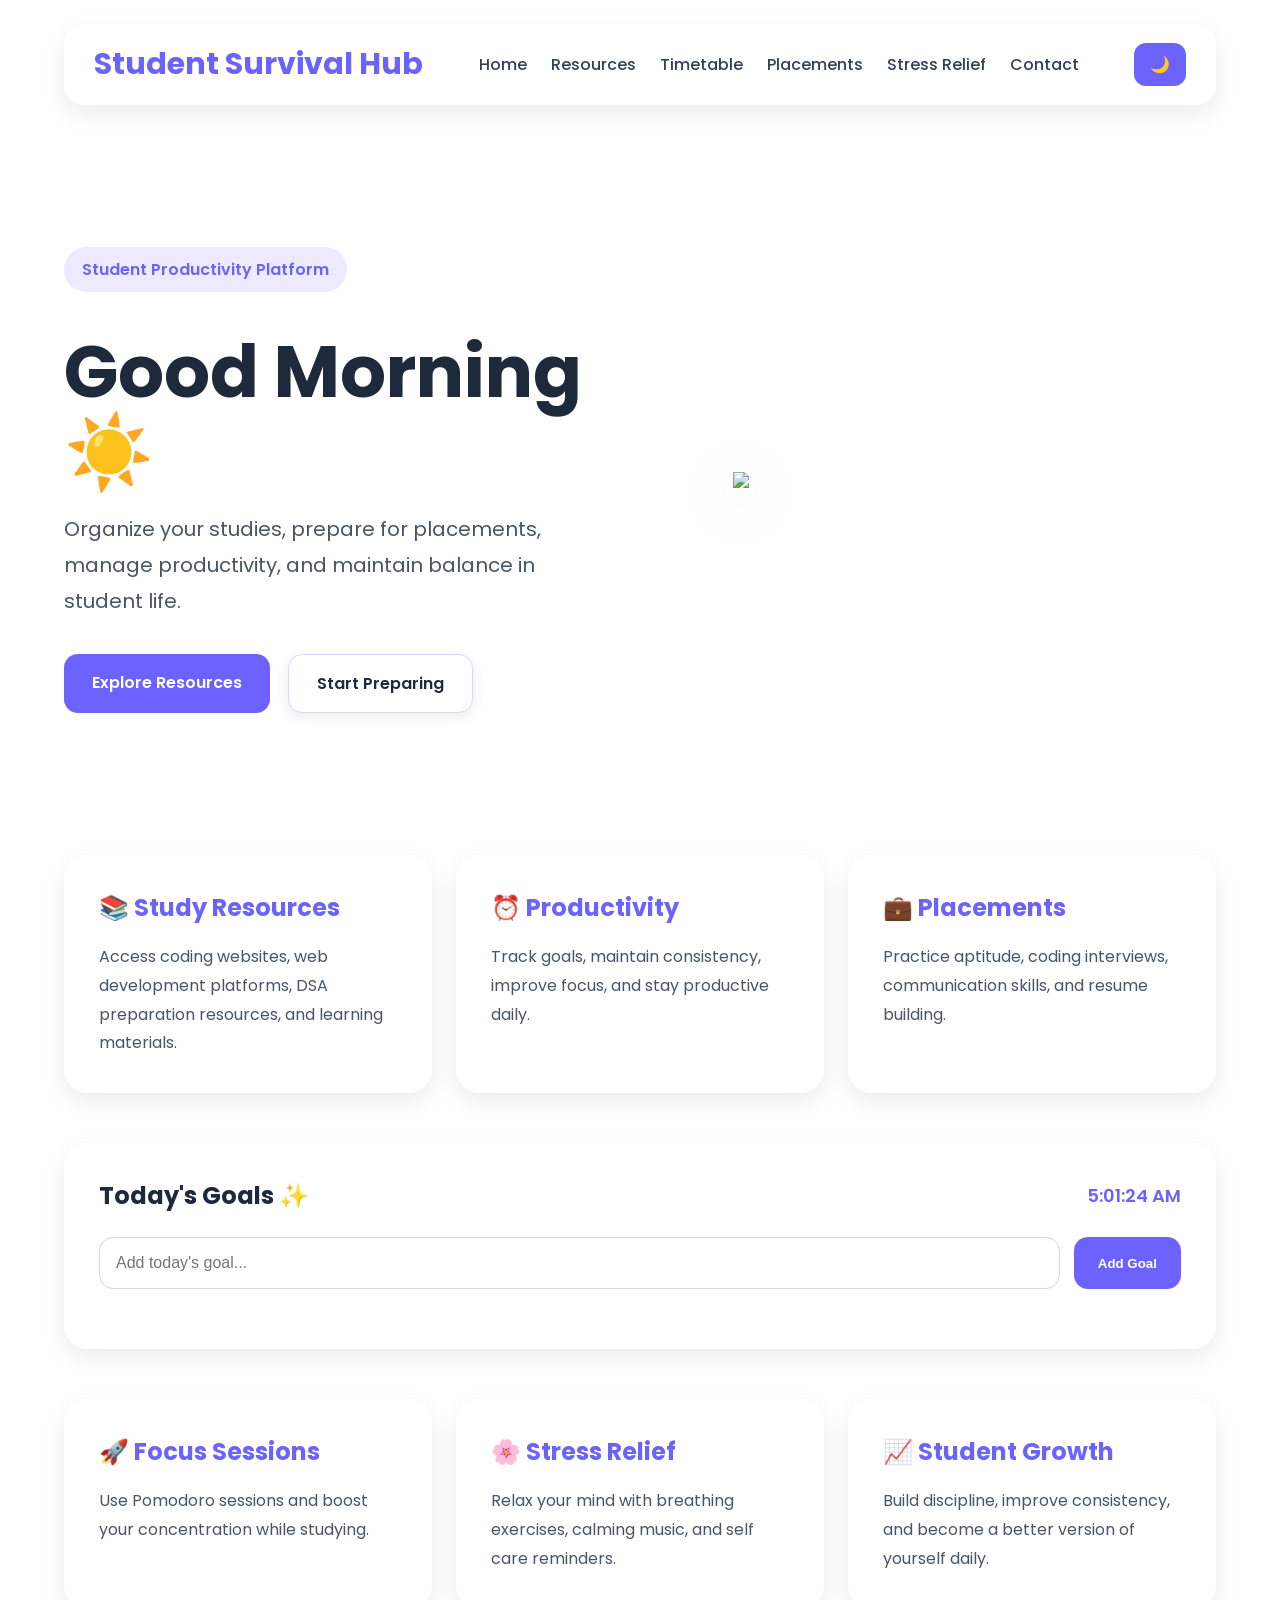
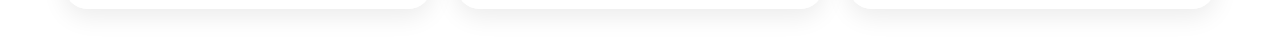
==== commit a0b39beb: "Final index.html" ====
--- a/index.html
+++ b/index.html
@@ -1,12 +1,5 @@
 <!DOCTYPE html>
-<html lang="en">
-
-<head>
-
-    <meta charset="UTF-8">
-
-    <meta name="viewport"
-          content="width=device-width, initial-scale=1.0">
+
 
     <title>Student Survival Hub</title>
 
@@ -27,7 +20,7 @@
 
 <body class="home-page">
 
-<!-- ================= NAVBAR ================= -->
+
 
 <nav>
 
@@ -75,7 +68,7 @@
 
 
 
-<!-- ================= HERO SECTION ================= -->
+
 
 <section class="hero">
 
@@ -135,7 +128,6 @@
 
 
 
-<!-- ================= FEATURES ================= -->
 
 <section class="features">
 
@@ -204,7 +196,7 @@
 
 
 
-<!-- ================= GOALS SECTION ================= -->
+
 
 <section class="goals">
 
@@ -250,7 +242,6 @@
 
 
 
-<!-- ================= QUICK STATS ================= -->
 
 <section class="features">
 
@@ -327,4 +318,4 @@
 <script src="script.js"></script>
 
 </body>
-</html>+</html>
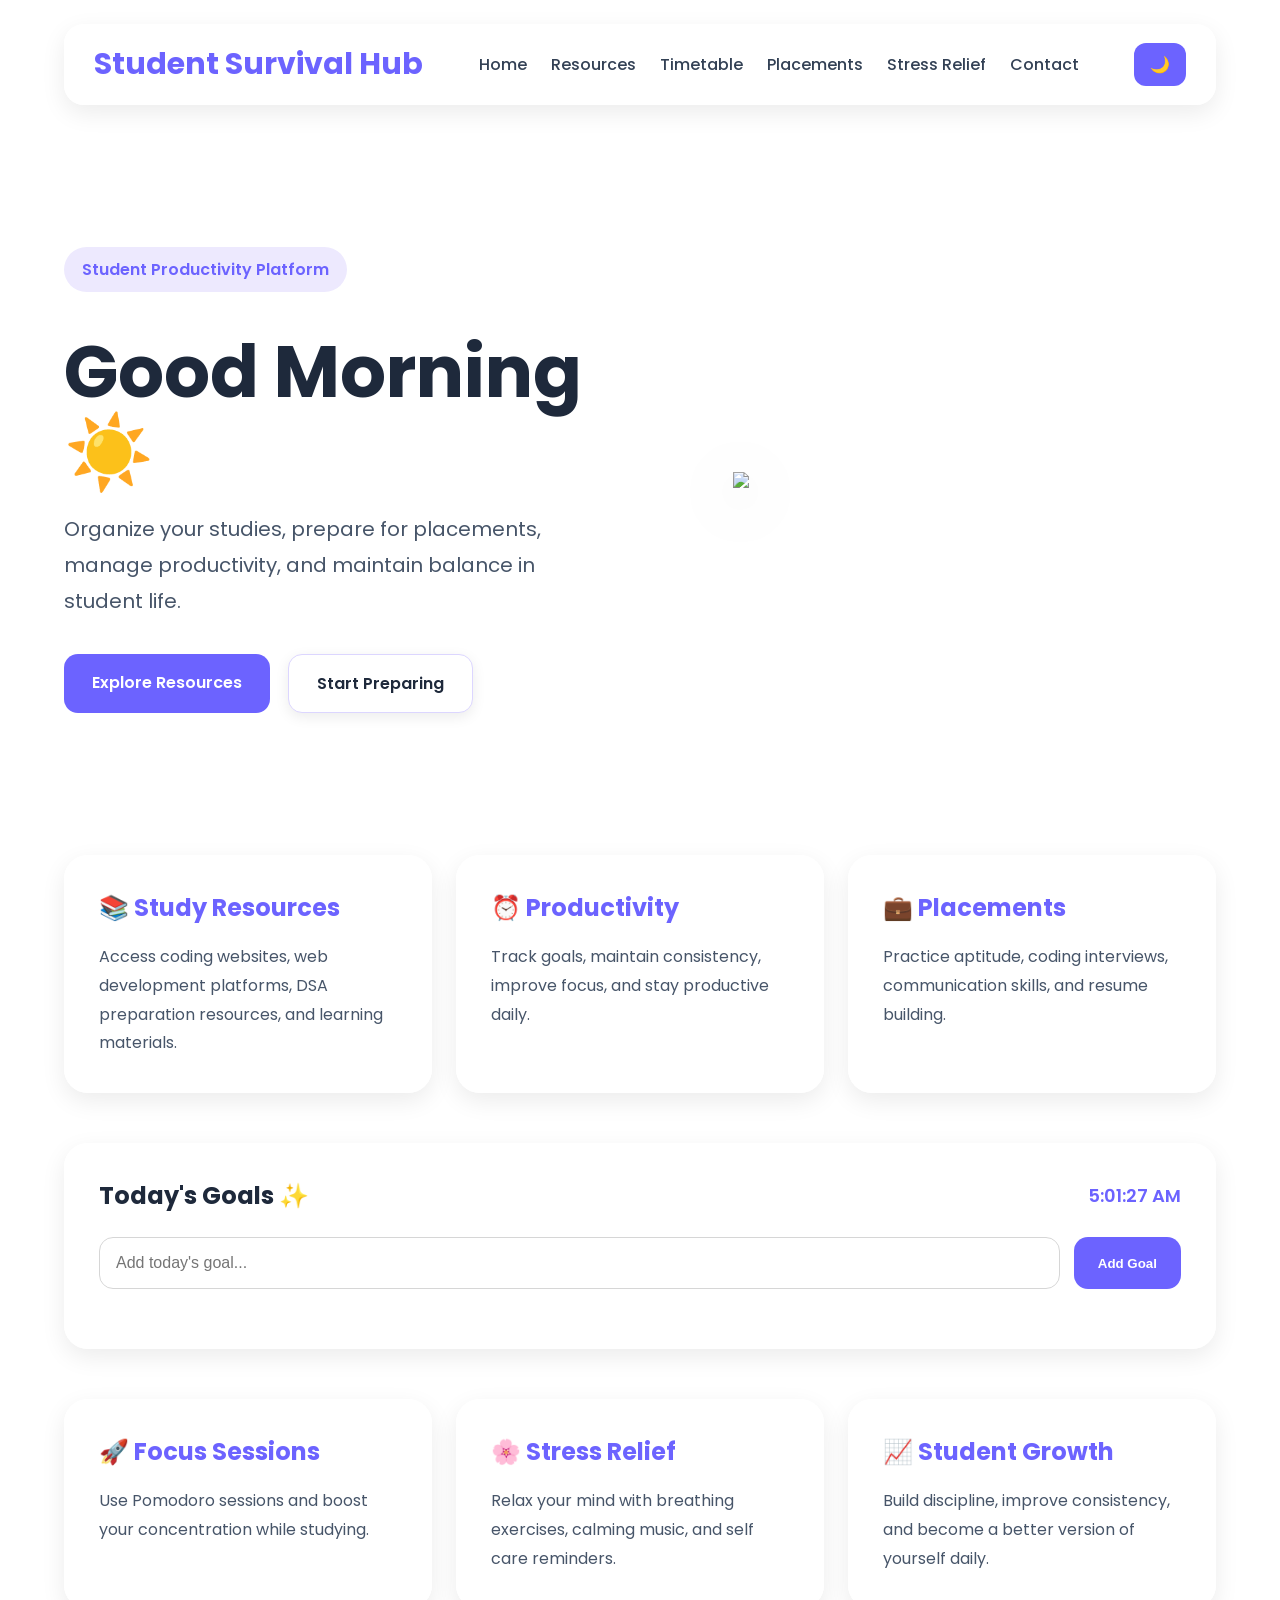
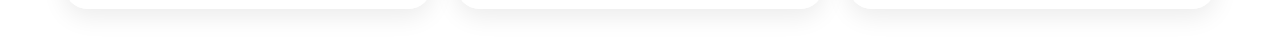
==== commit a0d9b471: "Fix formatting in index.html" ====
--- a/index.html
+++ b/index.html
@@ -1,6 +1,6 @@
 <!DOCTYPE html>
 
-
+<head>
     <title>Student Survival Hub</title>
 
     <link rel="stylesheet"
